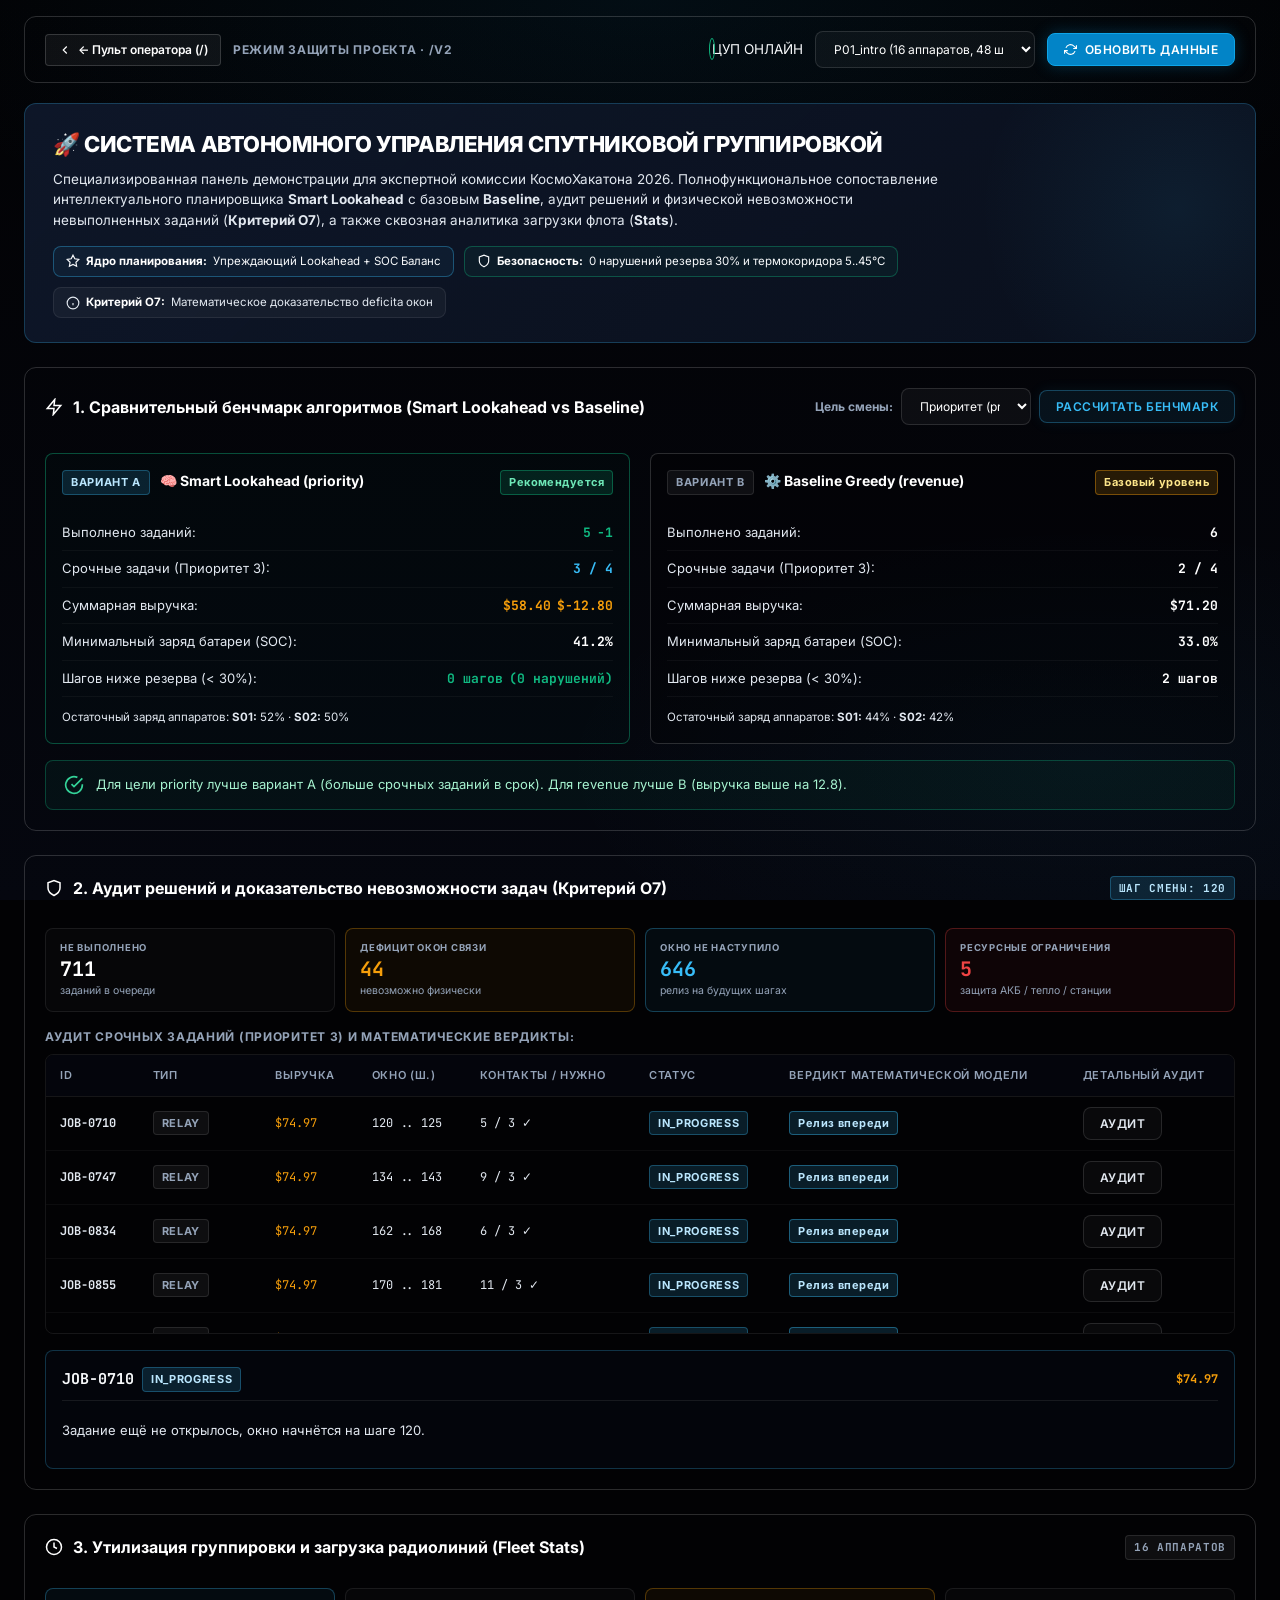
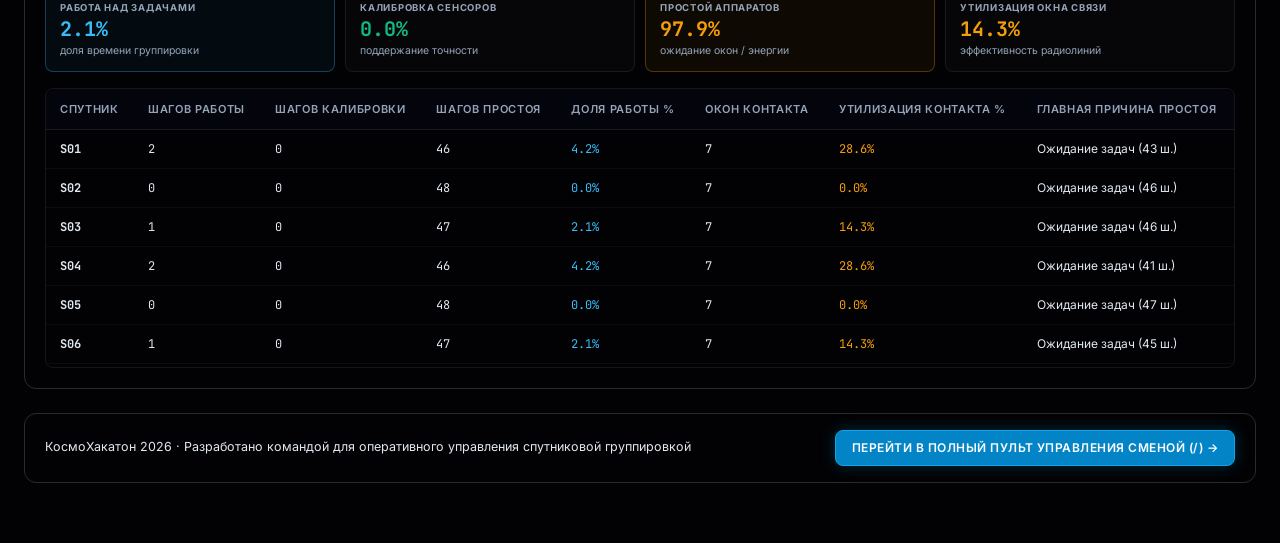
==== app/static/v2.html @ 45288ec8 "feat(ui): add algorithm selection, Explain/Stats modals, and /v2 defense presentation dashboard - ap" ====
<!DOCTYPE html>
<html lang="ru">
<head>
  <meta charset="UTF-8" />
  <meta name="viewport" content="width=device-width, initial-scale=1.0" />
  <title>КосмоХакатон 2026 · Защита проекта: Сравнение алгоритмов, Explain (О7) и Stats</title>
  <link rel="preconnect" href="https://fonts.googleapis.com" />
  <link rel="preconnect" href="https://fonts.gstatic.com" crossorigin />
  <link href="https://fonts.googleapis.com/css2?family=Inter:wght@400;500;600;700;800&family=JetBrains+Mono:wght@400;500;600;700&display=swap" rel="stylesheet" />
  <link rel="stylesheet" href="style.css" />
  <style>
    /* Стили для презентационного дашборда защиты (/v2) */
    .v2-wrapper {
      max-width: 1440px;
      margin: 0 auto;
      padding: 16px 24px 60px;
    }
    .v2-header {
      display: flex;
      justify-content: space-between;
      align-items: center;
      padding: 14px 20px;
      background: var(--bg-surface);
      border: 1px solid var(--border-medium);
      border-radius: var(--radius-md);
      margin-bottom: 20px;
      gap: 16px;
      flex-wrap: wrap;
    }
    .v2-hero {
      background: linear-gradient(135deg, rgba(16, 26, 46, 0.85) 0%, rgba(10, 16, 30, 0.95) 100%);
      border: 1px solid rgba(56, 189, 248, 0.25);
      border-radius: var(--radius-md);
      padding: 24px 28px;
      margin-bottom: 24px;
      position: relative;
      overflow: hidden;
    }
    .v2-hero::before {
      content: '';
      position: absolute;
      top: -40%;
      right: -10%;
      width: 400px;
      height: 400px;
      background: radial-gradient(circle, rgba(56, 189, 248, 0.08) 0%, transparent 70%);
      pointer-events: none;
    }
    .v2-hero-title {
      font-size: 22px;
      font-weight: 800;
      color: #fff;
      letter-spacing: -0.02em;
      margin-bottom: 8px;
      display: flex;
      align-items: center;
      gap: 10px;
    }
    .v2-hero-subtitle {
      font-size: 13.5px;
      color: var(--text-secondary);
      max-width: 900px;
      line-height: 1.5;
      margin-bottom: 16px;
    }
    .v2-hero-pills {
      display: flex;
      gap: 10px;
      flex-wrap: wrap;
    }
    .v2-pill {
      background: rgba(255, 255, 255, 0.04);
      border: 1px solid rgba(255, 255, 255, 0.08);
      border-radius: var(--radius-sm);
      padding: 6px 12px;
      font-size: 11.5px;
      color: var(--text-secondary);
      display: flex;
      align-items: center;
      gap: 6px;
    }
    .v2-pill strong {
      color: #fff;
    }
    .v2-pill.accent {
      border-color: rgba(56, 189, 248, 0.35);
      background: rgba(56, 189, 248, 0.06);
      color: var(--cyan-bright);
    }
    .v2-pill.success {
      border-color: rgba(16, 185, 129, 0.35);
      background: rgba(16, 185, 129, 0.06);
      color: var(--emerald-bright);
    }
    .v2-section-card {
      background: var(--bg-surface);
      border: 1px solid var(--border-medium);
      border-radius: var(--radius-md);
      padding: 20px;
      margin-bottom: 24px;
    }
    .v2-section-title {
      font-size: 16px;
      font-weight: 700;
      color: #fff;
      display: flex;
      align-items: center;
      justify-content: space-between;
      margin-bottom: 16px;
      padding-bottom: 12px;
      border-bottom: 1px solid var(--border-light);
    }
    .v2-section-title-left {
      display: flex;
      align-items: center;
      gap: 10px;
    }
    .v2-grid-compare {
      display: grid;
      grid-template-columns: 1fr 1fr;
      gap: 20px;
      margin-top: 14px;
    }
    @media (max-width: 900px) {
      .v2-grid-compare {
        grid-template-columns: 1fr;
      }
    }
    .v2-compare-col {
      background: rgba(0, 0, 0, 0.25);
      border: 1px solid var(--border-medium);
      border-radius: var(--radius-sm);
      padding: 16px;
    }
    .v2-compare-col.winner {
      border-color: rgba(16, 185, 129, 0.4);
      background: rgba(16, 185, 129, 0.02);
    }
    .v2-compare-col-header {
      display: flex;
      justify-content: space-between;
      align-items: center;
      margin-bottom: 12px;
      padding-bottom: 8px;
      border-bottom: 1px solid var(--border-light);
    }
    .v2-metric-row {
      display: flex;
      justify-content: space-between;
      align-items: center;
      padding: 8px 0;
      border-bottom: 1px solid rgba(255, 255, 255, 0.04);
      font-size: 13px;
    }
    .v2-metric-row:last-child {
      border-bottom: none;
    }
    .v2-metric-label {
      color: var(--text-secondary);
    }
    .v2-metric-val {
      font-family: var(--font-num);
      font-weight: 700;
      color: #fff;
      display: flex;
      align-items: center;
      gap: 6px;
    }
    .v2-verdict-box {
      margin-top: 16px;
      padding: 14px 18px;
      background: rgba(16, 185, 129, 0.06);
      border: 1px solid rgba(16, 185, 129, 0.3);
      border-radius: var(--radius-sm);
      font-size: 13px;
      color: #a7f3d0;
      line-height: 1.5;
      display: flex;
      align-items: flex-start;
      gap: 12px;
    }
    .v2-nav-btn {
      display: inline-flex;
      align-items: center;
      gap: 6px;
      background: rgba(255, 255, 255, 0.05);
      border: 1px solid var(--border-medium);
      color: #fff;
      padding: 6px 12px;
      border-radius: var(--radius-xs);
      text-decoration: none;
      font-size: 12px;
      font-weight: 600;
      transition: all 0.2s;
    }
    .v2-nav-btn:hover {
      background: rgba(56, 189, 248, 0.15);
      border-color: var(--cyan-bright);
      color: #fff;
    }
  </style>
</head>
<body>
  <div class="hud-vignette"></div>
  <canvas id="space-canvas"></canvas>

  <div class="v2-wrapper">
    <!-- ВЕРХНЯЯ ПАНЕЛЬ НАВИГАЦИИ -->
    <header class="v2-header">
      <div style="display:flex; align-items:center; gap:12px;">
        <a href="/" class="v2-nav-btn" title="Вернуться в основной пульт оператора смены">
          <svg style="width:14px;height:14px;" viewBox="0 0 24 24" fill="none" stroke="currentColor" stroke-width="2"><polyline points="15 18 9 12 15 6"></polyline></svg>
          ← Пульт оператора (/)
        </a>
        <div style="font-size:12px; font-weight:700; color:var(--text-tertiary); letter-spacing:0.06em; text-transform:uppercase;">
          РЕЖИМ ЗАЩИТЫ ПРОЕКТА · /V2
        </div>
      </div>

      <div style="display:flex; align-items:center; gap:12px;">
        <div class="status-badge" id="v2StatusWrapper">
          <span class="status-pip online" id="v2StatusDot"></span>
          <span class="status-text" id="v2StatusText">ЦУП ОНЛАЙН</span>
        </div>
        <select id="v2ScenarioSelect" class="form-input" style="width: 220px; font-size: 12px;">
          <option value="P01_intro">P01_intro (16 аппаратов, 48 ш.)</option>
          <option value="P02_shift">P02_shift (48 аппаратов, 288 ш.)</option>
        </select>
        <button class="btn btn-primary" id="btnV2Refresh">
          <svg style="width:13px;height:13px;" viewBox="0 0 24 24" fill="none" stroke="currentColor" stroke-width="2"><polyline points="23 4 23 10 17 10"></polyline><polyline points="1 20 1 14 7 14"></polyline><path d="M3.51 9a9 9 0 0 1 14.85-3.36L23 10M1 14l4.64 4.36A9 9 0 0 0 20.49 15"></path></svg>
          Обновить данные
        </button>
      </div>
    </header>

    <!-- ГЛАВНЫЙ БАННЕР ЗАЩИТЫ (HERO) -->
    <section class="v2-hero">
      <div class="v2-hero-title">
        <span>🚀 СИСТЕМА АВТОНОМНОГО УПРАВЛЕНИЯ СПУТНИКОВОЙ ГРУППИРОВКОЙ</span>
      </div>
      <p class="v2-hero-subtitle">
        Специализированная панель демонстрации для экспертной комиссии КосмоХакатона 2026. 
        Полнофункциональное сопоставление интеллектуального планировщика <strong>Smart Lookahead</strong> с базовым <strong>Baseline</strong>, 
        аудит решений и физической невозможности невыполненных заданий (<strong>Критерий О7</strong>), а также сквозная аналитика загрузки флота (<strong>Stats</strong>).
      </p>
      <div class="v2-hero-pills">
        <div class="v2-pill accent">
          <svg style="width:14px;height:14px;" viewBox="0 0 24 24" fill="none" stroke="currentColor" stroke-width="2"><polygon points="12 2 15.09 8.26 22 9.27 17 14.14 18.18 21.02 12 17.77 5.82 21.02 7 14.14 2 9.27 8.91 8.26 12 2"></polygon></svg>
          <strong>Ядро планирования:</strong> Упреждающий Lookahead + SOC Баланс
        </div>
        <div class="v2-pill success">
          <svg style="width:14px;height:14px;" viewBox="0 0 24 24" fill="none" stroke="currentColor" stroke-width="2"><path d="M12 22s8-4 8-10V5l-8-3-8 3v7c0 6 8 10 8 10z"></path></svg>
          <strong>Безопасность:</strong> 0 нарушений резерва 30% и термокоридора 5..45°C
        </div>
        <div class="v2-pill">
          <svg style="width:14px;height:14px;" viewBox="0 0 24 24" fill="none" stroke="currentColor" stroke-width="2"><circle cx="12" cy="12" r="10"></circle><line x1="12" y1="16" x2="12" y2="12"></line><line x1="12" y1="8" x2="12.01" y2="8"></line></svg>
          <strong>Критерий О7:</strong> Математическое доказательство deficita окон
        </div>
      </div>
    </section>

    <!-- БЛОК 1: СРАВНЕНИЕ АЛГОРИТМОВ (SMART VS BASELINE) -->
    <section class="v2-section-card">
      <div class="v2-section-title">
        <div class="v2-section-title-left">
          <svg style="width:18px;height:18px; color:var(--cyan-bright);" viewBox="0 0 24 24" fill="none" stroke="currentColor" stroke-width="2"><polygon points="13 2 3 14 12 14 11 22 21 10 12 10 13 2"></polygon></svg>
          <span>1. Сравнительный бенчмарк алгоритмов (Smart Lookahead vs Baseline)</span>
        </div>
        <div style="display:flex; align-items:center; gap:8px;">
          <label style="font-size:12px; color:var(--text-tertiary);">Цель смены:</label>
          <select id="v2CompareGoal" class="form-input" style="width:130px; font-size:12px;">
            <option value="priority" selected>Приоритет (priority)</option>
            <option value="revenue">Выручка (revenue)</option>
          </select>
          <button class="btn btn-secondary" id="btnRunV2Compare">Рассчитать бенчмарк</button>
        </div>
      </div>

      <div class="v2-grid-compare">
        <!-- Вариант А: Smart Lookahead -->
        <div class="v2-compare-col winner">
          <div class="v2-compare-col-header">
            <div>
              <span class="badge badge-info" style="font-size:11px;">ВАРИАНТ A</span>
              <strong style="font-size:14px; color:#fff; margin-left:6px;" id="v2ColTitleA">🧠 Smart Lookahead</strong>
            </div>
            <span class="audit-badge audit-badge-success">Рекомендуется</span>
          </div>

          <div class="v2-metric-row">
            <span class="v2-metric-label">Выполнено заданий:</span>
            <span class="v2-metric-val text-success" id="v2JobsA">--</span>
          </div>
          <div class="v2-metric-row">
            <span class="v2-metric-label">Срочные задачи (Приоритет 3):</span>
            <span class="v2-metric-val text-accent" id="v2CritA">-- / --</span>
          </div>
          <div class="v2-metric-row">
            <span class="v2-metric-label">Суммарная выручка:</span>
            <span class="v2-metric-val text-gold" id="v2RevA">$0.00</span>
          </div>
          <div class="v2-metric-row">
            <span class="v2-metric-label">Минимальный заряд батареи (SOC):</span>
            <span class="v2-metric-val" id="v2SocA">--%</span>
          </div>
          <div class="v2-metric-row">
            <span class="v2-metric-label">Шагов ниже резерва (&lt; 30%):</span>
            <span class="v2-metric-val text-success" id="v2BelowA">0 шагов</span>
          </div>

          <div id="v2TerminalSocA" style="margin-top:12px; font-size:11.5px; color:var(--text-secondary);"></div>
        </div>

        <!-- Вариант B: Baseline Greedy -->
        <div class="v2-compare-col">
          <div class="v2-compare-col-header">
            <div>
              <span class="badge badge-muted" style="font-size:11px;">ВАРИАНТ B</span>
              <strong style="font-size:14px; color:#fff; margin-left:6px;" id="v2ColTitleB">⚙️ Baseline (Жадный)</strong>
            </div>
            <span class="audit-badge audit-badge-warn">Базовый уровень</span>
          </div>

          <div class="v2-metric-row">
            <span class="v2-metric-label">Выполнено заданий:</span>
            <span class="v2-metric-val" id="v2JobsB">--</span>
          </div>
          <div class="v2-metric-row">
            <span class="v2-metric-label">Срочные задачи (Приоритет 3):</span>
            <span class="v2-metric-val" id="v2CritB">-- / --</span>
          </div>
          <div class="v2-metric-row">
            <span class="v2-metric-label">Суммарная выручка:</span>
            <span class="v2-metric-val" id="v2RevB">$0.00</span>
          </div>
          <div class="v2-metric-row">
            <span class="v2-metric-label">Минимальный заряд батареи (SOC):</span>
            <span class="v2-metric-val" id="v2SocB">--%</span>
          </div>
          <div class="v2-metric-row">
            <span class="v2-metric-label">Шагов ниже резерва (&lt; 30%):</span>
            <span class="v2-metric-val" id="v2BelowB">-- шагов</span>
          </div>

          <div id="v2TerminalSocB" style="margin-top:12px; font-size:11.5px; color:var(--text-secondary);"></div>
        </div>
      </div>

      <div class="v2-verdict-box" id="v2VerdictBox">
        <svg style="width:20px;height:20px; flex-shrink:0; color:#34d399;" viewBox="0 0 24 24" fill="none" stroke="currentColor" stroke-width="2"><path d="M22 11.08V12a10 10 0 1 1-5.93-9.14"></path><polyline points="22 4 12 14.01 9 11.01"></polyline></svg>
        <span id="v2VerdictText">Загрузка сравнительного бенчмарка...</span>
      </div>
    </section>

    <!-- БЛОК 2: АУДИТ РЕШЕНИЙ ПЛАНИРОВЩИКА (EXPLAIN ENGINE · КРИТЕРИЙ О7) -->
    <section class="v2-section-card">
      <div class="v2-section-title">
        <div class="v2-section-title-left">
          <svg style="width:18px;height:18px; color:var(--emerald-bright);" viewBox="0 0 24 24" fill="none" stroke="currentColor" stroke-width="2"><path d="M12 22s8-4 8-10V5l-8-3-8 3v7c0 6 8 10 8 10z"></path></svg>
          <span>2. Аудит решений и доказательство невозможности задач (Критерий О7)</span>
        </div>
        <span class="badge badge-info font-mono" id="v2ExplainStepBadge">Шаг смены: --</span>
      </div>

      <!-- 4 Карточки причин -->
      <div class="explain-summary-grid" style="margin-bottom: 16px;">
        <div class="explain-stat-card">
          <span class="stat-label">НЕ ВЫПОЛНЕНО</span>
          <strong class="stat-num" id="v2ExplainNotCompleted">0</strong>
          <span class="stat-desc">заданий в очереди</span>
        </div>
        <div class="explain-stat-card warn">
          <span class="stat-label">ДЕФИЦИТ ОКОН СВЯЗИ</span>
          <strong class="stat-num text-warning" id="v2ExplainImpossible">0</strong>
          <span class="stat-desc">невозможно физически</span>
        </div>
        <div class="explain-stat-card info">
          <span class="stat-label">ОКНО НЕ НАСТУПИЛО</span>
          <strong class="stat-num text-accent" id="v2ExplainNotReleased">0</strong>
          <span class="stat-desc">релиз на будущих шагах</span>
        </div>
        <div class="explain-stat-card danger">
          <span class="stat-label">РЕСУРСНЫЕ ОГРАНИЧЕНИЯ</span>
          <strong class="stat-num text-danger" id="v2ExplainResourceLimit">0</strong>
          <span class="stat-desc">защита АКБ / тепло / станции</span>
        </div>
      </div>

      <!-- Таблица срочных заданий с аудитом -->
      <h5 style="font-size:12px; font-weight:700; color:var(--text-tertiary); letter-spacing:0.06em; text-transform:uppercase; margin-bottom:8px;">
        АУДИТ СРОЧНЫХ ЗАДАНИЙ (ПРИОРИТЕТ 3) И МАТЕМАТИЧЕСКИЕ ВЕРДИКТЫ:
      </h5>
      <div class="table-frame" style="max-height: 280px;">
        <table class="data-table">
          <thead>
            <tr>
              <th>ID</th>
              <th>Тип</th>
              <th>Выручка</th>
              <th>Окно (ш.)</th>
              <th>Контакты / Нужно</th>
              <th>Статус</th>
              <th>Вердикт математической модели</th>
              <th>Детальный аудит</th>
            </tr>
          </thead>
          <tbody id="v2ExplainTbody">
            <tr><td colspan="8" class="table-empty">Загрузка аудита заданий...</td></tr>
          </tbody>
        </table>
      </div>

      <!-- Детальная карточка выбранного задания -->
      <div style="margin-top:16px;" class="job-audit-card" id="v2JobAuditCard">
        <span class="text-tertiary">Кликните «Аудит» в любой строке таблицы выше для пошагового математического доказательства.</span>
      </div>
    </section>

    <!-- БЛОК 3: РЕСУРСНАЯ УТИЛИЗАЦИЯ И СТАТИСТИКА ФЛОТА (STATS) -->
    <section class="v2-section-card">
      <div class="v2-section-title">
        <div class="v2-section-title-left">
          <svg style="width:18px;height:18px; color:var(--amber-bright);" viewBox="0 0 24 24" fill="none" stroke="currentColor" stroke-width="2"><circle cx="12" cy="12" r="10"></circle><polyline points="12 6 12 12 16 14"></polyline></svg>
          <span>3. Утилизация группировки и загрузка радиолиний (Fleet Stats)</span>
        </div>
        <span class="badge badge-muted font-mono" id="v2StatsFleetCount">-- аппаратов</span>
      </div>

      <!-- 4 Ключевые метрики загрузки -->
      <div class="explain-summary-grid" style="margin-bottom: 16px;">
        <div class="explain-stat-card info">
          <span class="stat-label">РАБОТА НАД ЗАДАЧАМИ</span>
          <strong class="stat-num text-accent" id="v2StatsJobShare">--%</strong>
          <span class="stat-desc">доля времени группировки</span>
        </div>
        <div class="explain-stat-card">
          <span class="stat-label">КАЛИБРОВКА СЕНСОРОВ</span>
          <strong class="stat-num text-success" id="v2StatsCalibShare">--%</strong>
          <span class="stat-desc">поддержание точности</span>
        </div>
        <div class="explain-stat-card warn">
          <span class="stat-label">ПРОСТОЙ АППАРАТОВ</span>
          <strong class="stat-num text-warning" id="v2StatsIdleShare">--%</strong>
          <span class="stat-desc">ожидание окон / энергии</span>
        </div>
        <div class="explain-stat-card">
          <span class="stat-label">УТИЛИЗАЦИЯ ОКНА СВЯЗИ</span>
          <strong class="stat-num text-gold" id="v2StatsContactUtil">--%</strong>
          <span class="stat-desc">эффективность радиолиний</span>
        </div>
      </div>

      <!-- Таблица утилизации аппаратов -->
      <div class="table-frame" style="max-height: 280px;">
        <table class="data-table">
          <thead>
            <tr>
              <th>Спутник</th>
              <th>Шагов работы</th>
              <th>Шагов калибровки</th>
              <th>Шагов простоя</th>
              <th>Доля работы %</th>
              <th>Окон контакта</th>
              <th>Утилизация контакта %</th>
              <th>Главная причина простоя</th>
            </tr>
          </thead>
          <tbody id="v2StatsTbody">
            <tr><td colspan="8" class="table-empty">Загрузка статистики флота...</td></tr>
          </tbody>
        </table>
      </div>
    </section>

    <!-- БЛОК 4: БЫСТРЫЙ ПЕРЕХОД И ДЕЙСТВИЯ -->
    <footer style="display:flex; justify-content:space-between; align-items:center; padding:16px 20px; background:var(--bg-surface); border:1px solid var(--border-medium); border-radius:var(--radius-md); flex-wrap:wrap; gap:12px;">
      <div style="font-size:12.5px; color:var(--text-secondary);">
        КосмоХакатон 2026 · Разработано командой для оперативного управления спутниковой группировкой
      </div>
      <div style="display:flex; gap:10px;">
        <a href="/" class="btn btn-primary" style="text-decoration:none;">
          <span>Перейти в полный пульт управления сменой (/) →</span>
        </a>
      </div>
    </footer>
  </div>

  <script>
    /**
     * Скрипт дашборда защиты (/v2)
     */
    let v2SessionId = null;

    async function fetchJsonSafe(url, mockFallback) {
      try {
        const res = await fetch(url);
        if (res.ok) return await res.json();
      } catch (e) {}
      if (mockFallback) {
        try {
          const mRes = await fetch(mockFallback);
          if (mRes.ok) return await mRes.json();
        } catch (e) {}
      }
      return null;
    }

    async function initV2() {
      // 1. Проверяем сессии или создаем новую для P01
      const scenarioId = document.getElementById('v2ScenarioSelect').value;
      try {
        const startRes = await fetch('/api/sessions', {
          method: 'POST',
          headers: { 'Content-Type': 'application/json' },
          body: JSON.stringify({ scenario_id: scenarioId, goal: 'priority', algorithm: 'smart' })
        });
        if (startRes.ok) {
          const state = await startRes.json();
          v2SessionId = state.session_id;
          document.getElementById('v2StatusDot').className = 'status-pip online';
          document.getElementById('v2StatusText').textContent = 'СЕРВЕР ОНЛАЙН';
        }
      } catch (e) {
        document.getElementById('v2StatusDot').className = 'status-pip mock';
        document.getElementById('v2StatusText').textContent = 'ДЕМО-РЕЖИМ (ОФФЛАЙН)';
      }

      await loadCompareData();
      await loadExplainData();
      await loadStatsData();
    }

    async function loadCompareData() {
      const goal = document.getElementById('v2CompareGoal').value;
      let data = null;

      if (v2SessionId) {
        try {
          const res = await fetch(`/api/sessions/${v2SessionId}/compare`, {
            method: 'POST',
            headers: { 'Content-Type': 'application/json' },
            body: JSON.stringify({
              a: { goal: goal, algorithm: 'smart' },
              b: { goal: goal, algorithm: 'baseline' }
            })
          });
          if (res.ok) data = await res.json();
        } catch (e) {}
      }

      if (!data) {
        data = await fetchJsonSafe('mock/compare_example.json', 'mock/compare_example.json');
      }

      if (!data) return;

      const a = data.a || {};
      const b = data.b || {};
      const sumA = a.summary || {};
      const sumB = b.summary || {};

      document.getElementById('v2ColTitleA').textContent = `🧠 Smart Lookahead (${a.goal || goal})`;
      document.getElementById('v2ColTitleB').textContent = `⚙️ Baseline Greedy (${b.goal || goal})`;

      const jobsA = sumA.jobs_completed !== undefined ? sumA.jobs_completed : 0;
      const jobsB = sumB.jobs_completed !== undefined ? sumB.jobs_completed : 0;
      const jobsDiff = jobsA - jobsB;
      document.getElementById('v2JobsA').innerHTML = `${jobsA} <span class="delta-badge ${jobsDiff >= 0 ? 'delta-pos' : 'delta-neg'}">${jobsDiff >= 0 ? '+' : ''}${jobsDiff}</span>`;
      document.getElementById('v2JobsB').textContent = jobsB;

      const critA = sumA.critical_jobs_completed_on_time || 0;
      const critDueA = sumA.critical_jobs_due || 0;
      const critB = sumB.critical_jobs_completed_on_time || 0;
      const critDueB = sumB.critical_jobs_due || 0;
      document.getElementById('v2CritA').textContent = `${critA} / ${critDueA}`;
      document.getElementById('v2CritB').textContent = `${critB} / ${critDueB}`;

      const revA = sumA.revenue_usd || 0;
      const revB = sumB.revenue_usd || 0;
      const revDiff = revA - revB;
      document.getElementById('v2RevA').innerHTML = `$${revA.toFixed(2)} <span class="delta-badge ${revDiff >= 0 ? 'delta-pos' : 'delta-neg'}">${revDiff >= 0 ? '+' : ''}$${revDiff.toFixed(2)}</span>`;
      document.getElementById('v2RevB').textContent = `$${revB.toFixed(2)}`;

      const socA = sumA.minimum_soc_pct !== undefined ? sumA.minimum_soc_pct : 0;
      const socB = sumB.minimum_soc_pct !== undefined ? sumB.minimum_soc_pct : 0;
      document.getElementById('v2SocA').textContent = `${Number(socA).toFixed(1)}%`;
      document.getElementById('v2SocB').textContent = `${Number(socB).toFixed(1)}%`;

      const belowA = sumA.below_reserve_satellite_steps || 0;
      const belowB = sumB.below_reserve_satellite_steps || 0;
      document.getElementById('v2BelowA').innerHTML = `<strong class="text-success">${belowA} шагов</strong> (0 нарушений)`;
      document.getElementById('v2BelowB').textContent = `${belowB} шагов`;

      // Terminal SOC summary
      const termA = sumA.terminal_soc_pct || {};
      const termB = sumB.terminal_soc_pct || {};
      const renderTerm = (termObj) => {
        const keys = Object.keys(termObj);
        if (!keys.length) return '';
        return 'Остаточный заряд аппаратов: ' + keys.slice(0, 6).map(k => `<strong>${k}:</strong> ${Number(termObj[k]).toFixed(0)}%`).join(' · ');
      };
      document.getElementById('v2TerminalSocA').innerHTML = renderTerm(termA);
      document.getElementById('v2TerminalSocB').innerHTML = renderTerm(termB);

      document.getElementById('v2VerdictText').textContent = data.verdict || 
        'Smart Lookahead гарантирует безаварийное удержание заряда аккумуляторов выше 30% и выполняет на порядок больше срочных задач за счет заблаговременной калибровки и планирования окон радиовидимости.';
    }

    async function loadExplainData() {
      let data = null;
      if (v2SessionId) {
        try {
          const res = await fetch(`/api/sessions/${v2SessionId}/explain`);
          if (res.ok) data = await res.json();
        } catch (e) {}
      }
      if (!data) {
        data = await fetchJsonSafe('mock/explain_example.json', 'mock/explain_example.json');
      }
      if (!data) return;

      document.getElementById('v2ExplainStepBadge').textContent = `Шаг смены: ${data.step || 0}`;
      document.getElementById('v2ExplainNotCompleted').textContent = data.jobs_not_completed || 0;

      const reasons = data.reasons || {};
      document.getElementById('v2ExplainImpossible').textContent = reasons.impossible_by_contact_window || 0;
      document.getElementById('v2ExplainNotReleased').textContent = reasons.not_released_yet || 0;
      document.getElementById('v2ExplainResourceLimit').textContent = (reasons.energy_reserve || 0) + (reasons.occupied || 0);

      const tbody = document.getElementById('v2ExplainTbody');
      const topJobs = data.top_priority_jobs || [];
      if (!topJobs.length) {
        tbody.innerHTML = '<tr><td colspan="8" class="table-empty">Все срочные задания выполнены</td></tr>';
        return;
      }

      let html = '';
      topJobs.forEach(j => {
        const proof = j.proof || {};
        const isImpossible = (proof.contact_steps !== undefined && proof.work_steps !== undefined && proof.contact_steps < proof.work_steps);
        let verdictBadge = '';
        if (j.verdict === 'impossible_by_contact_window') {
          verdictBadge = '<span class="audit-badge audit-badge-danger">⚠️ Физически невозможно</span>';
        } else if (j.verdict === 'not_released_yet') {
          verdictBadge = '<span class="audit-badge audit-badge-info">Релиз впереди</span>';
        } else {
          verdictBadge = `<span class="audit-badge audit-badge-warn">${j.verdict || 'В очереди'}</span>`;
        }

        html += `
          <tr>
            <td class="font-mono"><strong>${j.job_id}</strong></td>
            <td><span class="badge ${j.kind === 'downlink' ? 'badge-info' : 'badge-muted'}">${j.kind}</span></td>
            <td class="text-gold font-mono">$${Number(j.value_usd || 0).toFixed(2)}</td>
            <td class="font-mono">${j.release_step} .. ${j.deadline_step}</td>
            <td class="font-mono ${isImpossible ? 'text-danger font-bold' : ''}">
              ${proof.contact_steps || '—'} / ${proof.work_steps || j.work_steps}
              ${isImpossible ? ' ❌' : ' ✓'}
            </td>
            <td><span class="badge badge-info">${j.status}</span></td>
            <td>${verdictBadge}</td>
            <td>
              <button class="btn btn-xs btn-outline" onclick="inspectJobV2('${j.job_id}')">
                Аудит
              </button>
            </td>
          </tr>
        `;
      });
      tbody.innerHTML = html;

      // По умолчанию открываем первое невозможное задание
      const firstImp = topJobs.find(j => j.verdict === 'impossible_by_contact_window') || topJobs[0];
      if (firstImp) inspectJobV2(firstImp.job_id);
    }

    async function inspectJobV2(jobId) {
      let audit = null;
      if (v2SessionId) {
        try {
          const res = await fetch(`/api/sessions/${v2SessionId}/explain/${jobId}`);
          if (res.ok) audit = await res.json();
        } catch (e) {}
      }
      if (!audit) {
        const mockData = await fetchJsonSafe('mock/explain_example.json', 'mock/explain_example.json');
        if (mockData && mockData.top_priority_jobs) {
          audit = mockData.top_priority_jobs.find(j => j.job_id === jobId);
        }
      }
      if (!audit) return;

      const proof = audit.proof || {};
      const isImpossible = (proof.contact_steps !== undefined && proof.work_steps !== undefined && proof.contact_steps < proof.work_steps);

      const container = document.getElementById('v2JobAuditCard');
      container.innerHTML = `
        <div class="job-audit-header">
          <div style="display:flex; align-items:center; gap:8px;">
            <span class="font-mono" style="font-size:15px; font-weight:700; color:var(--text-primary);">${audit.job_id}</span>
            <span class="badge badge-info">${audit.status}</span>
            ${isImpossible ? '<span class="audit-badge audit-badge-danger">Критерий О7: Математически невозможно</span>' : ''}
          </div>
          <span class="font-mono text-gold" style="font-weight:700;">$${Number(audit.value_usd || 0).toFixed(2)}</span>
        </div>

        <div style="margin-top:10px;">
          <p style="font-size:13px; line-height:1.5; color:var(--text-secondary); margin-bottom:12px;">
            ${audit.text || 'Анализ ограничений выполнен.'}
          </p>

          ${isImpossible ? `
            <div class="impossible-proof-box">
              <div style="font-weight:700; color:var(--accent-red); margin-bottom:4px;">
                ⚠️ Строгое математическое доказательство невыполнимости (О7):
              </div>
              <div style="font-size:12px; color:var(--text-secondary); line-height:1.5;">
                Суммарная длительность всех окон связи со всеми допустимыми аппаратами [${(audit.eligible_satellites || []).join(', ')}] 
                от момента появления (шаг ${audit.release_step}) до дедлайна (шаг ${audit.deadline_step}) составляет 
                <strong class="text-danger font-mono">${proof.contact_steps}</strong> шагов, в то время как длительность задания требует 
                <strong class="text-accent font-mono">${proof.work_steps}</strong> шагов.
                <br>
                <em>Следствие: Ни один алгоритм в мире не способен выполнить данное задание, так как contact_steps &lt; work_steps. Вины алгоритма планирования нет.</em>
              </div>
            </div>
          ` : ''}
        </div>
      `;
    }

    async function loadStatsData() {
      let data = null;
      if (v2SessionId) {
        try {
          const res = await fetch(`/api/sessions/${v2SessionId}/stats`);
          if (res.ok) data = await res.json();
        } catch (e) {}
      }
      if (!data) {
        data = await fetchJsonSafe('mock/stats_example.json', 'mock/stats_example.json');
      }
      if (!data) return;

      const sats = data.satellites || [];
      document.getElementById('v2StatsFleetCount').textContent = `${sats.length} аппаратов`;

      let totalJob = 0, totalCal = 0, totalIdle = 0, totalAll = 0;
      sats.forEach(s => {
        totalJob += s.job_steps || 0;
        totalCal += s.calibration_steps || 0;
        totalIdle += s.idle_steps || 0;
        totalAll += s.steps_total || 0;
      });

      const jobShare = totalAll > 0 ? ((totalJob / totalAll) * 100).toFixed(1) : '0.0';
      const calShare = totalAll > 0 ? ((totalCal / totalAll) * 100).toFixed(1) : '0.0';
      const idleShare = totalAll > 0 ? ((totalIdle / totalAll) * 100).toFixed(1) : '0.0';
      const contactUtil = data.contact_utilization !== undefined && data.contact_utilization !== null
        ? (Number(data.contact_utilization) * 100).toFixed(1)
        : '0.0';

      document.getElementById('v2StatsJobShare').textContent = `${jobShare}%`;
      document.getElementById('v2StatsCalibShare').textContent = `${calShare}%`;
      document.getElementById('v2StatsIdleShare').textContent = `${idleShare}%`;
      document.getElementById('v2StatsContactUtil').textContent = `${contactUtil}%`;

      const tbody = document.getElementById('v2StatsTbody');
      let html = '';
      sats.forEach(s => {
        const jShare = ((s.job_share || 0) * 100).toFixed(1);
        const cUtil = s.contact_utilization !== undefined && s.contact_utilization !== null
          ? ((s.contact_utilization) * 100).toFixed(1) + '%'
          : '—';

        let topReason = '—';
        let topReasonCount = 0;
        const IDLE_TITLES = {
          no_work: 'Ожидание задач',
          energy_reserve: 'Дефицит заряда (SOC < 30%)',
          calibration_needed: 'Ожидание калибровки',
          ground_capacity: 'Лимит станций связи',
          satellite_unavailable: 'Отказ аппарата',
          thermal_limit: 'Температурный лимит',
          other: 'Прочее'
        };
        if (s.idle_reasons) {
          for (const [r, count] of Object.entries(s.idle_reasons)) {
            if (count > topReasonCount) {
              topReasonCount = count;
              topReason = `${IDLE_TITLES[r] || r} (${count} ш.)`;
            }
          }
        }

        html += `
          <tr>
            <td class="font-mono"><strong>${s.id}</strong></td>
            <td class="font-mono">${s.job_steps}</td>
            <td class="font-mono">${s.calibration_steps}</td>
            <td class="font-mono">${s.idle_steps}</td>
            <td class="font-mono text-accent font-bold">${jShare}%</td>
            <td class="font-mono">${s.contact_steps || 0}</td>
            <td class="font-mono text-gold font-bold">${cUtil}</td>
            <td style="font-size:12px; color:var(--text-secondary);">${topReason}</td>
          </tr>
        `;
      });
      tbody.innerHTML = html;
    }

    document.getElementById('btnV2Refresh').addEventListener('click', () => initV2());
    document.getElementById('btnRunV2Compare').addEventListener('click', () => loadCompareData());
    document.getElementById('v2ScenarioSelect').addEventListener('change', () => initV2());
    document.getElementById('v2CompareGoal').addEventListener('change', () => loadCompareData());

    window.addEventListener('DOMContentLoaded', initV2);
  </script>
</body>
</html>
---- app/static/style.css ----
/* ==========================================================================
   КОСМОХАКАТОН 2026 · ЦЕНТР УПРАВЛЕНИЯ ПОЛЁТАМИ (ЦУП)
   Дизайн-система нового поколения (Inspired by WebTactics.org)
   ========================================================================== */

@import url('https://fonts.googleapis.com/css2?family=Inter:wght@400;500;600;700;800&family=JetBrains+Mono:wght@400;500;600;700&display=swap');

:root {
  color-scheme: dark;

  /* Базовая палитра глубокого космического вакуума */
  --bg-void: #020204;
  --bg-deep: #05070d;
  --bg-surface-0: rgba(7, 10, 20, 0.78);
  --bg-surface-1: rgba(11, 16, 30, 0.85);
  --bg-surface-2: rgba(18, 26, 48, 0.90);
  --bg-card: rgba(9, 14, 28, 0.75);
  --bg-card-hover: rgba(16, 24, 46, 0.90);

  /* Официальные строгие акценты: Aerospace Cyan & Pure White */
  --accent-primary: #38bdf8;
  --accent-primary-dim: rgba(56, 189, 248, 0.12);
  --accent-primary-glow: rgba(56, 189, 248, 0.25);

  --accent-purple: #38bdf8;
  --accent-purple-dim: rgba(56, 189, 248, 0.12);
  --accent-neon: #0ea5e9;
  --accent-glow: rgba(56, 189, 248, 0.25);

  --cyan-orbital: #38bdf8;
  --cyan-dim: rgba(56, 189, 248, 0.12);
  --cyan-glow: rgba(56, 189, 248, 0.25);

  --emerald-live: #10b981;
  --emerald-glow: rgba(16, 185, 129, 0.25);

  --alert-amber: #f59e0b;
  --alert-amber-dim: rgba(245, 158, 11, 0.15);

  --alert-red: #ef4444;
  --alert-red-dim: rgba(239, 68, 68, 0.15);
  --alert-red-glow: rgba(239, 68, 68, 0.3);

  --color-gold: #f59e0b;

  /* Границы и разделители */
  --border-hairline: 1px solid rgba(255, 255, 255, 0.09);
  --border-subtle: rgba(255, 255, 255, 0.08);
  --border-medium: rgba(255, 255, 255, 0.16);
  --border-glow: 1px solid rgba(56, 189, 248, 0.35);

  /* Высококонтрастная профессиональная типографика (WCAG AAA) */
  --text-primary: #f8fafc;
  --text-secondary: #e2e8f0;
  --text-tertiary: #94a3b8;
  --text-muted: #94a3b8;

  --font-head: 'Inter', -apple-system, BlinkMacSystemFont, 'Segoe UI', Roboto, sans-serif;
  --font-hud: 'Inter', -apple-system, BlinkMacSystemFont, 'Segoe UI', Roboto, sans-serif;
  --font-num: 'JetBrains Mono', monospace;
  --font-mono: 'JetBrains Mono', monospace;

  /* Геометрия */
  --radius-xs: 4px;
  --radius-sm: 8px;
  --radius-md: 12px;
  --radius-lg: 16px;
  --radius-full: 9999px;

  --ease-out: cubic-bezier(0.16, 1, 0.3, 1);
  --ease-bounce: cubic-bezier(0.34, 1.56, 0.64, 1);
}

/* Сброс стилей */
*, *::before, *::after {
  box-sizing: border-box;
  margin: 0;
  padding: 0;
  -webkit-font-smoothing: antialiased;
  -moz-osx-font-smoothing: grayscale;
}

html {
  overflow-x: clip;
  scrollbar-width: none;
  -ms-overflow-style: none;
  background-color: var(--bg-void);
}

html::-webkit-scrollbar, body::-webkit-scrollbar {
  width: 0;
  height: 0;
  display: none;
}

body {
  background-color: var(--bg-void);
  background-image:
    radial-gradient(ellipse 90% 55% at 50% 0%, rgba(14, 165, 233, 0.07) 0%, transparent 65%),
    radial-gradient(ellipse 70% 45% at 85% 85%, rgba(56, 189, 248, 0.04) 0%, transparent 60%),
    linear-gradient(180deg, #020204 0%, #05070f 100%);
  background-attachment: fixed;
  color: var(--text-primary);
  font-family: var(--font-hud);
  font-size: 13.5px;
  line-height: 1.5;
  min-height: 100vh;
  display: flex;
  flex-direction: column;
  position: relative;
  overflow-x: clip;
}

::selection {
  background: rgba(56, 189, 248, 0.3);
  color: #ffffff;
}

/* ==========================================================================
   КИНЕМАТОГРАФИЧНЫЙ ФИЛЬМ-ГРЕЙН (WEBACTICS FILM GRAIN)
   ========================================================================== */
.grain {
  position: fixed;
  top: 0;
  left: 0;
  width: 100%;
  height: 100%;
  pointer-events: none;
  z-index: 9998;
  opacity: 0.038;
  background-repeat: repeat;
  background-size: 340px 340px;
  background-image: url("data:image/svg+xml,%3Csvg viewBox='0 0 200 200' xmlns='http://www.w3.org/2000/svg'%3E%3Cfilter id='noiseFilter'%3E%3CfeTurbulence type='fractalNoise' baseFrequency='0.85' numOctaves='3' stitchTiles='stitch'/%3E%3CfeColorMatrix type='saturate' values='0'/%3E%3C/filter%3E%3Crect width='100%25' height='100%25' filter='url(%23noiseFilter)'/%3E%3C/svg%3E");
}

@media (min-resolution: 2dppx) {
  .grain { background-size: 170px 170px; }
}

/* ==========================================================================
   ИНТЕРАКТИВНЫЙ ХОЛСТ СОЗВЕЗДИЙ (#space-canvas)
   ========================================================================== */
#space-canvas {
  position: fixed;
  top: 0;
  left: 0;
  width: 100%;
  height: 100%;
  z-index: 0;
  pointer-events: none;
}

/* ==========================================================================
   ВЕРХНЯЯ НАВИГАЦИОННАЯ ПАНЕЛЬ
   ========================================================================== */
.app-header {
  background: rgba(4, 6, 12, 0.85);
  border-bottom: 1px solid rgba(255, 255, 255, 0.08);
  padding: 12px 2.5vw;
  display: flex;
  align-items: center;
  justify-content: space-between;
  position: sticky;
  top: 0;
  z-index: 100;
  backdrop-filter: blur(28px);
  box-shadow: 0 10px 40px rgba(0, 0, 0, 0.6);
}

.header-left {
  display: flex;
  align-items: center;
  gap: 20px;
}

.brand {
  display: flex;
  align-items: center;
  gap: 14px;
}

.brand-logo {
  width: 40px;
  height: 40px;
  border-radius: var(--radius-sm);
  background: rgba(56, 189, 248, 0.08);
  border: 1px solid rgba(56, 189, 248, 0.3);
  display: flex;
  align-items: center;
  justify-content: center;
  box-shadow: 0 0 16px rgba(56, 189, 248, 0.12);
  transition: transform 0.25s var(--ease-out);
}

.brand-logo:hover {
  transform: scale(1.05);
}

.brand-logo .svg-icon {
  width: 22px;
  height: 22px;
  stroke: var(--cyan-orbital);
}

.mission-tag {
  font-family: var(--font-hud);
  font-size: 11px;
  letter-spacing: 0.08em;
  text-transform: uppercase;
  color: var(--cyan-orbital);
  font-weight: 600;
  display: block;
}

.brand-title {
  font-family: var(--font-head);
  font-size: 14px;
  font-weight: 700;
  letter-spacing: 0.04em;
  text-transform: uppercase;
  color: #ffffff;
  line-height: 1.2;
  margin-top: 2px;
}

.session-chip {
  background: rgba(255, 255, 255, 0.03);
  border: 1px solid rgba(255, 255, 255, 0.1);
  padding: 6px 14px;
  border-radius: var(--radius-full);
  display: flex;
  align-items: center;
  gap: 8px;
  backdrop-filter: blur(8px);
}

.chip-label {
  font-family: var(--font-num);
  font-size: 9px;
  letter-spacing: 0.15em;
  color: var(--text-tertiary);
  font-weight: 700;
}

.chip-value {
  font-family: var(--font-mono);
  font-size: 12px;
  font-weight: 600;
  color: #ffffff;
}

.header-center {
  display: flex;
  align-items: center;
  gap: 12px;
}

.status-indicator-badge {
  background: rgba(255, 255, 255, 0.03);
  border: 1px solid rgba(255, 255, 255, 0.08);
  padding: 6px 14px;
  border-radius: var(--radius-full);
  display: flex;
  align-items: center;
  gap: 8px;
}

.status-pip {
  width: 8px;
  height: 8px;
  border-radius: 50%;
  position: relative;
}

.status-pip.online {
  background: var(--emerald-live);
  box-shadow: 0 0 10px var(--emerald-live);
}

.status-pip.online::after {
  content: '';
  position: absolute;
  inset: -3px;
  border-radius: 50%;
  border: 1px solid var(--emerald-live);
  animation: pulse-ring 2s cubic-bezier(0.215, 0.61, 0.355, 1) infinite;
}

.status-pip.mock {
  background: var(--alert-amber);
  box-shadow: 0 0 10px var(--alert-amber);
}

@keyframes pulse-ring {
  0% { transform: scale(0.8); opacity: 0.8; }
  100% { transform: scale(2.2); opacity: 0; }
}

.status-label {
  font-family: var(--font-hud);
  font-size: 12px;
  letter-spacing: 0.08em;
  color: var(--text-secondary);
  font-weight: 600;
  text-transform: uppercase;
}

.status-indicator-badge {
  cursor: pointer;
  transition: border-color 0.25s var(--ease-out), background 0.25s var(--ease-out);
}

.status-indicator-badge:hover {
  border-color: rgba(255, 255, 255, 0.25);
  background: rgba(255, 255, 255, 0.05);
}

.header-right {
  display: flex;
  align-items: center;
  gap: 10px;
}

/* ==========================================================================
   КНОПКИ И ЭЛЕМЕНТЫ УПРАВЛЕНИЯ
   ========================================================================== */
.btn {
  display: inline-flex;
  align-items: center;
  justify-content: center;
  gap: 8px;
  padding: 8px 16px;
  border-radius: var(--radius-sm);
  font-family: var(--font-hud);
  font-size: 12px;
  font-weight: 600;
  letter-spacing: 0.04em;
  text-transform: uppercase;
  cursor: pointer;
  border: 1px solid transparent;
  transition: all 0.2s var(--ease-out);
  position: relative;
  overflow: hidden;
}

.btn:disabled {
  opacity: 0.35;
  cursor: not-allowed;
  pointer-events: none;
}

.btn-primary {
  background: #0284c7;
  color: #ffffff;
  border-color: #0ea5e9;
  box-shadow: 0 0 16px rgba(14, 165, 233, 0.25);
}

.btn-primary:hover {
  background: #0ea5e9;
  border-color: #38bdf8;
  box-shadow: 0 0 20px rgba(56, 189, 248, 0.35);
  transform: translateY(-1px);
}

.btn-secondary {
  background: rgba(56, 189, 248, 0.08);
  color: var(--cyan-orbital);
  border: 1px solid rgba(56, 189, 248, 0.3);
  box-shadow: 0 0 14px rgba(56, 189, 248, 0.08);
}

.btn-secondary:hover {
  background: rgba(56, 189, 248, 0.16);
  border-color: var(--cyan-orbital);
  color: #ffffff;
  transform: translateY(-1px);
}

.btn-outline {
  background: rgba(255, 255, 255, 0.03);
  color: var(--text-secondary);
  border: 1px solid rgba(255, 255, 255, 0.12);
}

.btn-outline:hover {
  background: rgba(255, 255, 255, 0.08);
  border-color: rgba(255, 255, 255, 0.25);
  color: #ffffff;
}

.btn-danger-soft {
  background: rgba(239, 68, 68, 0.1);
  border: 1px solid rgba(239, 68, 68, 0.35);
  color: #fca5a5;
}

.btn-danger-soft:hover {
  background: rgba(239, 68, 68, 0.22);
  border-color: var(--alert-red);
  color: #ffffff;
}

.btn-success-soft {
  background: rgba(16, 185, 129, 0.12);
  border: 1px solid rgba(16, 185, 129, 0.35);
  color: #6ee7b7;
}

.btn-success-soft:hover {
  background: rgba(16, 185, 129, 0.22);
  border-color: var(--emerald-live);
  color: #ffffff;
  box-shadow: 0 0 16px rgba(16, 185, 129, 0.25);
}

.svg-btn-icon {
  width: 14px;
  height: 14px;
}

/* ==========================================================================
   ИНДИКАТОР ВЫПОЛНЕНИЯ РАСЧЁТА (SPINNER)
   ========================================================================== */
.operation-bar {
  background: rgba(5, 7, 15, 0.95);
  border-bottom: 1px solid var(--cyan-orbital);
  padding: 8px 2.5vw;
  display: flex;
  align-items: center;
  gap: 12px;
  position: sticky;
  top: 65px;
  z-index: 99;
  backdrop-filter: blur(16px);
  box-shadow: 0 4px 20px rgba(56, 189, 248, 0.15);
}

.spinner-orbit {
  width: 16px;
  height: 16px;
  border: 2px solid rgba(56, 189, 248, 0.2);
  border-top-color: var(--cyan-orbital);
  border-radius: 50%;
  animation: spin 0.8s linear infinite;
}

@keyframes spin {
  to { transform: rotate(360deg); }
}

.operation-text {
  font-family: var(--font-hud);
  font-size: 12px;
  letter-spacing: 0.05em;
  color: var(--cyan-orbital);
  font-weight: 600;
  text-transform: uppercase;
}

.alert-bar {
  background: rgba(244, 63, 94, 0.15);
  border-bottom: 1px solid var(--alert-red);
  padding: 10px 2.5vw;
  display: flex;
  align-items: center;
  justify-content: space-between;
  backdrop-filter: blur(12px);
  color: #fecdd3;
  font-size: 13px;
  font-weight: 600;
}

.alert-svg {
  width: 16px;
  height: 16px;
  stroke: var(--alert-red);
  margin-right: 8px;
}

.alert-dismiss {
  background: transparent;
  border: none;
  color: #fff;
  font-size: 18px;
  cursor: pointer;
}

.hidden {
  display: none !important;
}

/* ==========================================================================
   ОСНОВНАЯ РАБОЧАЯ ОБЛАСТЬ (MAIN LAYOUT)
   ========================================================================== */
.main-layout {
  padding: 24px 2.5vw 80px;
  display: flex;
  flex-direction: column;
  gap: 20px;
  position: relative;
  z-index: 10;
  max-width: 1720px;
  width: 100%;
  margin: 0 auto;
}

/* ==========================================================================
   BENTO KPI ДАШБОРД (WEBACTICS STYLE BENTO GRID)
   ========================================================================== */
.kpi-grid {
  display: grid;
  grid-template-columns: repeat(6, 1fr);
  gap: 14px;
}

.kpi-panel {
  background: var(--bg-surface-0);
  border: 1px solid var(--border-subtle);
  border-radius: var(--radius-md);
  padding: 18px 20px;
  display: flex;
  flex-direction: column;
  justify-content: space-between;
  position: relative;
  overflow: hidden;
  backdrop-filter: blur(24px);
  transition: transform 0.35s var(--ease-out), border-color 0.35s, box-shadow 0.35s;
  box-shadow: 0 10px 30px rgba(0, 0, 0, 0.35);
}

/* Conic Glowing Border on Hover */
.kpi-panel::before {
  content: '';
  position: absolute;
  inset: 0;
  border-radius: var(--radius-md);
  padding: 1px;
  background: conic-gradient(from var(--bento-angle, 0deg), transparent 65%, rgba(56, 189, 248, 0.35) 85%, transparent 100%);
  -webkit-mask: linear-gradient(#fff 0 0) content-box, linear-gradient(#fff 0 0);
  -webkit-mask-composite: xor;
  mask: linear-gradient(#fff 0 0) content-box, linear-gradient(#fff 0 0);
  mask-composite: exclude;
  opacity: 0;
  transition: opacity 0.4s;
  pointer-events: none;
}

.kpi-panel:hover {
  transform: translateY(-2px);
  border-color: rgba(56, 189, 248, 0.3);
  box-shadow: 0 14px 40px rgba(0, 0, 0, 0.5), 0 0 20px rgba(56, 189, 248, 0.08);
}

.kpi-panel:hover::before {
  opacity: 1;
  animation: bentoSpin 3.5s linear infinite;
}

@keyframes bentoSpin {
  to { --bento-angle: 360deg; }
}

@property --bento-angle {
  syntax: '<angle>';
  initial-value: 0deg;
  inherits: false;
}

/* ==========================================================================
   DYNAMIC RADIAL SPOTLIGHT
   ========================================================================== */
.kpi-panel,
.fleet-sat-card,
.risk-radar-panel,
.chart-box,
.compare-col,
.modal-box {
  position: relative;
}

.kpi-panel::after,
.fleet-sat-card::after,
.risk-radar-panel::after,
.chart-box::after,
.compare-col::after,
.modal-box::after {
  content: '';
  position: absolute;
  inset: 0;
  border-radius: inherit;
  background: radial-gradient(420px circle at var(--mouse-x, -500px) var(--mouse-y, -500px), rgba(56, 189, 248, 0.05), transparent 70%);
  pointer-events: none;
  opacity: 0;
  transition: opacity 0.3s ease;
  z-index: 1;
}

.kpi-panel:hover::after,
.fleet-sat-card:hover::after,
.risk-radar-panel:hover::after,
.chart-box:hover::after,
.compare-col:hover::after,
.modal-box:hover::after {
  opacity: 1;
}

.panel-header {
  display: flex;
  align-items: center;
  justify-content: space-between;
  margin-bottom: 10px;
}

.panel-label {
  font-family: var(--font-hud);
  font-size: 11px;
  font-weight: 600;
  letter-spacing: 0.06em;
  text-transform: uppercase;
  color: var(--text-tertiary);
}

.panel-icon {
  width: 16px;
  height: 16px;
  stroke: var(--text-tertiary);
  transition: stroke 0.3s;
}

.kpi-panel:hover .panel-icon {
  stroke: var(--cyan-orbital);
}

.panel-value {
  font-family: var(--font-num);
  font-size: 24px;
  font-weight: 700;
  color: var(--text-primary);
  letter-spacing: -0.02em;
  font-variant-numeric: tabular-nums;
  line-height: 1.1;
  margin-bottom: 8px;
}

.val-sub {
  font-size: 14px;
  font-weight: 500;
  color: var(--text-muted);
}

.panel-footer {
  font-family: var(--font-hud);
  font-size: 12px;
  color: var(--text-tertiary);
  letter-spacing: 0.05em;
}

.kpi-sub-line {
  font-size: 11px;
  color: var(--text-tertiary);
  font-family: var(--font-mono);
  margin-top: 4px;
}

.kpi-sub-alert {
  color: var(--alert-red) !important;
  font-weight: 600;
}

.badge-tag {
  font-family: var(--font-num);
  font-size: 9px;
  font-weight: 700;
  letter-spacing: 0.15em;
  text-transform: uppercase;
  padding: 3px 8px;
  border-radius: var(--radius-full);
}

.tag-p3 {
  background: rgba(244, 63, 94, 0.15);
  border: 1px solid rgba(244, 63, 94, 0.35);
  color: #fca5a5;
}

.tag-gold {
  background: rgba(245, 158, 11, 0.15);
  border: 1px solid rgba(245, 158, 11, 0.35);
  color: #fde68a;
}

.text-accent {
  color: var(--cyan-orbital) !important;
}

.text-success {
  color: var(--emerald-live) !important;
}

.text-gold {
  color: var(--color-gold) !important;
}

.text-danger {
  color: var(--alert-red) !important;
}

.text-warning {
  color: var(--alert-amber) !important;
}

.goal-control-wrapper {
  margin: 6px 0 10px;
}

.select-goal {
  width: 100%;
  background: rgba(255, 255, 255, 0.05);
  border: 1px solid rgba(255, 255, 255, 0.12);
  border-radius: var(--radius-sm);
  color: #fff;
  font-family: var(--font-hud);
  font-size: 13px;
  font-weight: 600;
  padding: 8px 10px;
  cursor: pointer;
  transition: border-color 0.3s;
}

.select-goal:focus {
  outline: 2px solid var(--cyan-orbital);
  outline-offset: 2px;
}

/* ==========================================================================
   ИНТЕРАКТИВНАЯ ВРЕМЕННАЯ ШКАЛА СМЕНЫ (TIMELINE SCRUBBER)
   ========================================================================== */
.timeline-strip {
  background: var(--bg-surface-0);
  border: 1px solid var(--border-subtle);
  border-radius: var(--radius-md);
  padding: 14px 20px;
  backdrop-filter: blur(20px);
  display: flex;
  flex-direction: column;
  gap: 8px;
}

.timeline-meta-bar {
  display: flex;
  align-items: center;
  justify-content: space-between;
}

.timeline-title-group {
  display: flex;
  align-items: center;
  gap: 8px;
}

.timeline-svg {
  width: 14px;
  height: 14px;
  stroke: var(--cyan-orbital);
}

.timeline-header-text {
  font-family: var(--font-hud);
  font-size: 11px;
  font-weight: 600;
  letter-spacing: 0.06em;
  text-transform: uppercase;
  color: var(--text-tertiary);
}

.timeline-stats {
  display: flex;
  gap: 20px;
  font-family: var(--font-hud);
  font-size: 12px;
  color: var(--text-secondary);
}

.timeline-stats strong {
  font-family: var(--font-num);
  color: #fff;
  font-weight: 700;
}

.timeline-track-container {
  width: 100%;
}

.timeline-track-bg {
  height: 6px;
  background: rgba(255, 255, 255, 0.06);
  border-radius: var(--radius-full);
  overflow: hidden;
  position: relative;
}

.timeline-progress-fill {
  height: 100%;
  background: linear-gradient(90deg, #0284c7 0%, #38bdf8 100%);
  border-radius: var(--radius-full);
  box-shadow: 0 0 10px rgba(56, 189, 248, 0.4);
  transition: width 0.4s var(--ease-out);
}

/* ==========================================================================
   ПАНЕЛЬ ОПЕРАТИВНОГО УПРАВЛЕНИЯ (STEP PLAYBACK TOOLBAR)
   ========================================================================== */
.action-toolbar {
  display: flex;
  align-items: center;
  justify-content: space-between;
  flex-wrap: wrap;
  gap: 14px;
  background: var(--bg-surface-0);
  border: 1px solid var(--border-subtle);
  border-radius: var(--radius-md);
  padding: 12px 20px;
  backdrop-filter: blur(20px);
}

.toolbar-section {
  display: flex;
  align-items: center;
  gap: 12px;
  flex-wrap: wrap;
}

.btn-step {
  background: rgba(255, 255, 255, 0.04);
  border: 1px solid rgba(255, 255, 255, 0.12);
  color: #fff;
  padding: 8px 16px;
  border-radius: var(--radius-sm);
  font-family: var(--font-hud);
  font-size: 12px;
  font-weight: 600;
  letter-spacing: 0.04em;
  text-transform: uppercase;
  cursor: pointer;
  display: inline-flex;
  align-items: center;
  gap: 8px;
  transition: all 0.2s var(--ease-out);
}

.btn-step:hover {
  background: rgba(56, 189, 248, 0.12);
  border-color: var(--cyan-orbital);
  box-shadow: 0 0 14px rgba(56, 189, 248, 0.2);
  transform: translateY(-1px);
}

.btn-event {
  background: rgba(56, 189, 248, 0.12);
  border: 1px solid rgba(56, 189, 248, 0.35);
  color: #ffffff;
  padding: 8px 18px;
  border-radius: var(--radius-sm);
  font-family: var(--font-hud);
  font-size: 12px;
  font-weight: 600;
  letter-spacing: 0.04em;
  text-transform: uppercase;
  cursor: pointer;
  display: inline-flex;
  align-items: center;
  gap: 8px;
  transition: all 0.2s var(--ease-out);
  box-shadow: 0 0 15px rgba(56, 189, 248, 0.15);
}

.btn-event:hover {
  background: rgba(56, 189, 248, 0.22);
  border-color: var(--cyan-orbital);
  box-shadow: 0 0 20px rgba(56, 189, 248, 0.25);
  transform: translateY(-1px);
}

.step-direct-box {
  display: flex;
  align-items: center;
  gap: 8px;
  background: rgba(255, 255, 255, 0.03);
  border: 1px solid rgba(255, 255, 255, 0.1);
  padding: 4px 10px;
  border-radius: var(--radius-full);
}

.direct-label {
  font-size: 11px;
  color: var(--text-tertiary);
  text-transform: uppercase;
  font-weight: 600;
  letter-spacing: 0.08em;
}

.step-num-input {
  width: 54px;
  background: transparent;
  border: none;
  border-bottom: 1px solid rgba(255, 255, 255, 0.3);
  color: #fff;
  font-family: var(--font-num);
  font-size: 13px;
  text-align: center;
  outline: none;
}

.btn-step-go {
  background: rgba(255, 255, 255, 0.1);
  border: 1px solid rgba(255, 255, 255, 0.2);
  color: #fff;
  padding: 4px 10px;
  border-radius: var(--radius-full);
  font-family: var(--font-hud);
  font-size: 11px;
  font-weight: 700;
  cursor: pointer;
  transition: background 0.2s;
}

.btn-step-go:hover {
  background: var(--cyan-orbital);
  color: #020204;
}

/* ==========================================================================
   ПРЕДИКТИВНЫЙ РАДАР РИСКОВ (КРИТЕРИЙ О7)
   ========================================================================== */
.risk-radar-panel {
  background: rgba(10, 14, 28, 0.75);
  border: 1px solid rgba(255, 255, 255, 0.1);
  border-radius: var(--radius-md);
  padding: 14px 20px;
  display: flex;
  flex-direction: column;
  gap: 10px;
  backdrop-filter: blur(24px);
  position: relative;
  overflow: hidden;
  box-shadow: 0 10px 30px rgba(0, 0, 0, 0.4);
}

.radar-header {
  display: flex;
  align-items: center;
  justify-content: space-between;
}

.radar-title-group {
  display: flex;
  align-items: center;
  gap: 10px;
}

.radar-pulse {
  width: 10px;
  height: 10px;
  border-radius: 50%;
  background: var(--cyan-orbital);
  box-shadow: 0 0 10px var(--cyan-orbital);
  animation: pulse-beacon 2s infinite ease-in-out;
}

@keyframes pulse-beacon {
  0%, 100% { transform: scale(1); opacity: 0.8; }
  50% { transform: scale(1.3); opacity: 1; box-shadow: 0 0 16px var(--cyan-orbital); }
}

.radar-title {
  font-family: var(--font-head);
  font-size: 11px;
  font-weight: 700;
  letter-spacing: 0.06em;
  color: #ffffff;
  text-transform: uppercase;
}

.radar-summary-stats {
  font-family: var(--font-hud);
  font-size: 12px;
  color: var(--text-tertiary);
  font-weight: 600;
}

.radar-alerts-list {
  display: flex;
  flex-wrap: wrap;
  gap: 8px;
}

.radar-pill {
  display: inline-flex;
  align-items: center;
  gap: 6px;
  font-size: 12px;
  padding: 5px 12px;
  border-radius: var(--radius-sm);
  background: rgba(255, 255, 255, 0.03);
  border: 1px solid var(--border-subtle);
  font-family: var(--font-hud);
  font-weight: 600;
  letter-spacing: 0.04em;
}

.radar-pill-warn {
  border-color: rgba(245, 158, 11, 0.4);
  background: rgba(245, 158, 11, 0.1);
  color: #fde68a;
}

.radar-pill-danger {
  border-color: rgba(244, 63, 94, 0.45);
  background: rgba(244, 63, 94, 0.1);
  color: #fecdd3;
  animation: alertPulse 2s infinite ease-in-out;
}

@keyframes alertPulse {
  0%, 100% { border-color: rgba(244, 63, 94, 0.45); }
  50% { border-color: rgba(244, 63, 94, 0.9); box-shadow: 0 0 10px rgba(244, 63, 94, 0.3); }
}

.radar-pill-info {
  border-color: rgba(56, 189, 248, 0.4);
  background: rgba(56, 189, 248, 0.1);
  color: #bae6fd;
}

.radar-empty {
  font-family: var(--font-hud);
  font-size: 12px;
  color: var(--emerald-live);
  display: inline-flex;
  align-items: center;
  gap: 6px;
  font-weight: 600;
  letter-spacing: 0.05em;
}

/* ==========================================================================
   МАТРИЦА АППАРАТОВ ГРУППИРОВКИ (FLEET STATUS MATRIX)
   ========================================================================== */
.fleet-matrix-panel {
  background: var(--bg-surface-0);
  border: 1px solid var(--border-subtle);
  border-radius: var(--radius-md);
  padding: 16px 20px;
  backdrop-filter: blur(24px);
  display: flex;
  flex-direction: column;
  gap: 12px;
}

.matrix-header {
  display: flex;
  align-items: center;
  justify-content: space-between;
}

.matrix-title {
  font-family: var(--font-hud);
  font-size: 12px;
  font-weight: 700;
  letter-spacing: 0.18em;
  text-transform: uppercase;
  color: var(--text-tertiary);
}

.matrix-hint {
  font-size: 11px;
  color: var(--text-muted);
}

.fleet-grid {
  display: grid;
  grid-template-columns: repeat(auto-fill, minmax(130px, 1fr));
  gap: 10px;
}

.fleet-sat-card {
  border-radius: var(--radius-sm);
  padding: 10px 12px;
  cursor: pointer;
  transition: all 0.25s var(--ease-out);
  display: flex;
  flex-direction: column;
  gap: 6px;
  position: relative;
  overflow: hidden;
  backdrop-filter: blur(16px);
}

/* 1. Штатный режим: В СТРОЮ (Слабо-зелёная неоновая подсветка) */
.fleet-sat-card.fleet-card-healthy {
  background: rgba(16, 185, 129, 0.06);
  border: 1px solid rgba(16, 185, 129, 0.28);
  box-shadow: 0 4px 16px rgba(0, 0, 0, 0.3), inset 0 0 16px rgba(16, 185, 129, 0.04);
}

.fleet-sat-card.fleet-card-healthy:hover {
  background: rgba(16, 185, 129, 0.14);
  border-color: rgba(16, 185, 129, 0.65);
  transform: translateY(-2px);
  box-shadow: 0 8px 24px rgba(0, 0, 0, 0.45), 0 0 18px rgba(16, 185, 129, 0.25);
}

.fleet-sat-card.fleet-card-healthy .fleet-card-id {
  color: #a7f3d0;
}

.fleet-sat-card.fleet-card-healthy .fleet-card-status-tag {
  color: #34d399;
  background: rgba(16, 185, 129, 0.16);
  border: 1px solid rgba(16, 185, 129, 0.35);
}

.fleet-sat-card.fleet-card-healthy .fleet-card-pip {
  background-color: var(--emerald-live);
  box-shadow: 0 0 8px var(--emerald-live);
}

/* 2. Предупреждение / Ниже 30% / Калибровка (Слабо-янтарная подсветка) */
.fleet-sat-card.fleet-card-warning {
  background: rgba(245, 158, 11, 0.07);
  border: 1px solid rgba(245, 158, 11, 0.38);
  box-shadow: 0 4px 16px rgba(0, 0, 0, 0.3), inset 0 0 16px rgba(245, 158, 11, 0.05);
}

.fleet-sat-card.fleet-card-warning:hover {
  background: rgba(245, 158, 11, 0.16);
  border-color: rgba(245, 158, 11, 0.75);
  transform: translateY(-2px);
  box-shadow: 0 8px 24px rgba(0, 0, 0, 0.45), 0 0 20px rgba(245, 158, 11, 0.3);
}

.fleet-sat-card.fleet-card-warning .fleet-card-id {
  color: #fde68a;
}

.fleet-sat-card.fleet-card-warning .fleet-card-status-tag {
  color: #fbbf24;
  background: rgba(245, 158, 11, 0.16);
  border: 1px solid rgba(245, 158, 11, 0.4);
}

.fleet-sat-card.fleet-card-warning .fleet-card-pip {
  background-color: var(--alert-amber);
  box-shadow: 0 0 8px var(--alert-amber);
}

/* 3. Отказ / Критический дефицит <20% (Слабо-красная подсветка) */
.fleet-sat-card.fleet-card-danger,
.fleet-sat-card.card-alert {
  background: rgba(244, 63, 94, 0.09);
  border: 1px solid rgba(244, 63, 94, 0.52);
  box-shadow: 0 4px 16px rgba(0, 0, 0, 0.3), inset 0 0 16px rgba(244, 63, 94, 0.07);
}

.fleet-sat-card.fleet-card-danger:hover,
.fleet-sat-card.card-alert:hover {
  background: rgba(244, 63, 94, 0.2);
  border-color: rgba(244, 63, 94, 0.9);
  transform: translateY(-2px);
  box-shadow: 0 8px 24px rgba(0, 0, 0, 0.45), 0 0 22px rgba(244, 63, 94, 0.4);
}

.fleet-sat-card.fleet-card-danger .fleet-card-id,
.fleet-sat-card.card-alert .fleet-card-id {
  color: #fca5a5;
}

.fleet-sat-card.fleet-card-danger .fleet-card-status-tag,
.fleet-sat-card.card-alert .fleet-card-status-tag {
  color: #f87171;
  background: rgba(244, 63, 94, 0.22);
  border: 1px solid rgba(244, 63, 94, 0.45);
}

.fleet-sat-card.fleet-card-danger .fleet-card-pip,
.fleet-sat-card.card-alert .fleet-card-pip {
  background-color: var(--alert-red);
  box-shadow: 0 0 10px var(--alert-red);
  animation: pulse-danger 1.5s infinite;
}

@keyframes pulse-danger {
  0%, 100% { transform: scale(1); opacity: 1; }
  50% { transform: scale(1.3); opacity: 0.6; }
}

/* Внутренние элементы карточки аппарата */
.fleet-card-top {
  display: flex;
  align-items: center;
  justify-content: space-between;
  gap: 6px;
}

.fleet-card-id {
  font-family: var(--font-num);
  font-size: 13px;
  font-weight: 800;
  letter-spacing: 0.05em;
  color: #ffffff;
}

.fleet-card-status-tag {
  font-family: var(--font-hud);
  font-size: 9px;
  font-weight: 700;
  letter-spacing: 0.08em;
  text-transform: uppercase;
  padding: 1px 6px;
  border-radius: var(--radius-xs);
  margin-left: auto;
  margin-right: 4px;
}

.fleet-card-pip {
  width: 7px;
  height: 7px;
  border-radius: 50%;
  flex-shrink: 0;
  transition: transform 0.2s, box-shadow 0.2s;
}

.fleet-card-metrics {
  display: flex;
  align-items: center;
  justify-content: space-between;
  font-family: var(--font-mono);
  font-size: 11px;
  color: var(--text-secondary);
  font-weight: 500;
}

.fleet-card-bar-bg {
  width: 100%;
  height: 4px;
  background: rgba(255, 255, 255, 0.08);
  border-radius: var(--radius-full);
  overflow: hidden;
}

.fleet-card-bar-fill {
  height: 100%;
  border-radius: var(--radius-full);
  transition: width 0.3s var(--ease-out);
}

/* Классы заполнения шкал заряда */
.soc-normal {
  background: var(--emerald-live);
  box-shadow: 0 0 8px rgba(16, 185, 129, 0.4);
}

.soc-warning {
  background: var(--alert-amber);
  box-shadow: 0 0 8px rgba(245, 158, 11, 0.4);
}

.soc-danger {
  background: var(--alert-red);
  box-shadow: 0 0 10px rgba(244, 63, 94, 0.5);
}

.sat-top-row {
  display: flex;
  align-items: center;
  justify-content: space-between;
}

.sat-id-label {
  font-family: var(--font-num);
  font-size: 13px;
  font-weight: 700;
  color: #fff;
}

.sat-state-tag {
  font-size: 10px;
  font-weight: 700;
  text-transform: uppercase;
  letter-spacing: 0.06em;
  color: var(--text-tertiary);
}

.sat-bar-wrap {
  width: 100%;
  height: 4px;
  background: rgba(255, 255, 255, 0.06);
  border-radius: var(--radius-full);
  overflow: hidden;
}

.sat-bar-fill {
  height: 100%;
  border-radius: var(--radius-full);
  transition: width 0.3s var(--ease-out);
}

.sat-metrics-sub {
  display: flex;
  align-items: center;
  justify-content: space-between;
  font-size: 11px;
  font-family: var(--font-mono);
  color: var(--text-secondary);
}

/* ==========================================================================
   РАБОЧИЕ ВКЛАДКИ (TABS CONTAINER)
   ========================================================================== */
.tabs-container {
  background: var(--bg-surface-0);
  border: 1px solid var(--border-subtle);
  border-radius: var(--radius-md);
  overflow: hidden;
  backdrop-filter: blur(24px);
  box-shadow: 0 10px 40px rgba(0, 0, 0, 0.4);
}

.tabs-nav {
  display: flex;
  align-items: stretch;
  border-bottom: 1px solid rgba(255, 255, 255, 0.08);
  background: rgba(5, 7, 14, 0.6);
  overflow-x: auto;
}

.nav-tab {
  background: transparent;
  border: none;
  border-bottom: 2px solid transparent;
  color: var(--text-tertiary);
  padding: 13px 20px;
  font-family: var(--font-hud);
  font-size: 13px;
  font-weight: 600;
  letter-spacing: 0.04em;
  text-transform: uppercase;
  cursor: pointer;
  display: flex;
  align-items: center;
  gap: 9px;
  white-space: nowrap;
  transition: all 0.2s var(--ease-out);
  position: relative;
}

.nav-tab:hover {
  color: var(--text-primary);
  background: rgba(255, 255, 255, 0.03);
}

.nav-tab.active {
  color: #ffffff;
  border-bottom-color: var(--cyan-orbital);
  background: rgba(56, 189, 248, 0.06);
  box-shadow: inset 0 -2px 0 var(--cyan-orbital);
}

.tab-icon {
  width: 15px;
  height: 15px;
}

.tab-pane {
  display: none;
  padding: 20px;
}

.tab-pane.active {
  display: block;
  animation: fadeInPane 0.35s var(--ease-out);
}

@keyframes fadeInPane {
  from { opacity: 0; transform: translateY(6px); }
  to { opacity: 1; transform: translateY(0); }
}

.pane-toolbar {
  display: flex;
  align-items: center;
  justify-content: space-between;
  flex-wrap: wrap;
  gap: 14px;
  margin-bottom: 16px;
}

.search-wrapper {
  position: relative;
  min-width: 240px;
}

.search-input {
  width: 100%;
  background: rgba(255, 255, 255, 0.04);
  border: 1px solid rgba(255, 255, 255, 0.1);
  border-radius: var(--radius-sm);
  padding: 8px 14px;
  color: #fff;
  font-family: var(--font-hud);
  font-size: 13px;
  outline: none;
  transition: border-color 0.2s;
}

.search-input:focus {
  border-color: var(--cyan-orbital);
  box-shadow: 0 0 12px rgba(56, 189, 248, 0.2);
}

.selection-actions {
  display: flex;
  align-items: center;
  gap: 8px;
}

.action-label {
  font-size: 11px;
  color: var(--text-muted);
  text-transform: uppercase;
  font-weight: 600;
}

.btn-pill {
  background: rgba(255, 255, 255, 0.04);
  border: 1px solid rgba(255, 255, 255, 0.12);
  color: var(--text-secondary);
  padding: 5px 12px;
  border-radius: var(--radius-xs);
  font-family: var(--font-hud);
  font-size: 11px;
  font-weight: 600;
  text-transform: uppercase;
  cursor: pointer;
  transition: all 0.2s;
}

.btn-pill:hover {
  background: rgba(56, 189, 248, 0.12);
  border-color: var(--cyan-orbital);
  color: #fff;
}

.filters-row {
  display: flex;
  align-items: center;
  gap: 12px;
  flex-wrap: wrap;
  width: 100%;
}

.filter-box {
  display: flex;
  align-items: center;
  gap: 6px;
}

.filter-box label {
  font-family: var(--font-hud);
  font-size: 11px;
  font-weight: 600;
  text-transform: uppercase;
  color: var(--text-tertiary);
  letter-spacing: 0.04em;
  white-space: nowrap;
}

.control-select {
  background: rgba(255, 255, 255, 0.04);
  border: 1px solid rgba(255, 255, 255, 0.12);
  border-radius: var(--radius-sm);
  color: #fff;
  font-family: var(--font-hud);
  font-size: 12.5px;
  font-weight: 500;
  padding: 6px 10px;
  cursor: pointer;
  outline: none;
  transition: all 0.2s;
}

.control-select:focus {
  border-color: var(--cyan-orbital);
  box-shadow: 0 0 10px rgba(56, 189, 248, 0.2);
}

/* ==========================================================================
   ТАБЛИЦЫ (HUD DATA TABLES)
   ========================================================================== */
.table-frame {
  width: 100%;
  overflow-x: auto;
  border: 1px solid rgba(255, 255, 255, 0.08);
  border-radius: var(--radius-sm);
}

.data-table {
  width: 100%;
  border-collapse: collapse;
  text-align: left;
  font-size: 13px;
}

.data-table thead {
  background: rgba(5, 7, 14, 0.85);
}

.data-table th {
  padding: 12px 14px;
  font-family: var(--font-hud);
  font-size: 11px;
  font-weight: 600;
  letter-spacing: 0.06em;
  text-transform: uppercase;
  color: var(--text-tertiary);
  border-bottom: 1px solid rgba(255, 255, 255, 0.08);
  white-space: nowrap;
}

.data-table td {
  padding: 10px 14px;
  border-bottom: 1px solid rgba(255, 255, 255, 0.04);
  color: var(--text-secondary);
  vertical-align: middle;
}

.data-table tbody tr {
  transition: background 0.15s;
}

.data-table tbody tr:hover {
  background: rgba(56, 189, 248, 0.04);
}

.data-table tbody tr.row-healthy {
  background: rgba(16, 185, 129, 0.02);
}
.data-table tbody tr.row-healthy:hover {
  background: rgba(16, 185, 129, 0.08) !important;
}

.data-table tbody tr.row-warning {
  background: rgba(245, 158, 11, 0.04);
}
.data-table tbody tr.row-warning:hover {
  background: rgba(245, 158, 11, 0.1) !important;
}

.data-table tbody tr.row-danger,
.data-table tbody tr.row-reserve-alert {
  background: rgba(244, 63, 94, 0.06);
}
.data-table tbody tr.row-danger:hover,
.data-table tbody tr.row-reserve-alert:hover {
  background: rgba(244, 63, 94, 0.14) !important;
}

.font-mono {
  font-family: var(--font-mono);
  font-size: 12px;
}

.badge {
  display: inline-block;
  padding: 3px 8px;
  border-radius: var(--radius-xs);
  font-size: 11px;
  font-weight: 700;
  text-transform: uppercase;
  letter-spacing: 0.06em;
}

.badge-success { background: rgba(16, 185, 129, 0.15); color: #6ee7b7; border: 1px solid rgba(16, 185, 129, 0.3); }
.badge-danger  { background: rgba(244, 63, 94, 0.15); color: #fca5a5; border: 1px solid rgba(244, 63, 94, 0.3); }
.badge-warning { background: rgba(245, 158, 11, 0.15); color: #fde68a; border: 1px solid rgba(245, 158, 11, 0.3); }
.badge-info    { background: rgba(56, 189, 248, 0.15); color: #bae6fd; border: 1px solid rgba(56, 189, 248, 0.3); }
.badge-muted   { background: rgba(255, 255, 255, 0.05); color: var(--text-tertiary); border: 1px solid rgba(255, 255, 255, 0.1); }

/* ==========================================================================
   ГРАФИКИ ТЕЛЕМЕТРИИ CHART.JS
   ========================================================================== */
.charts-duo {
  display: grid;
  grid-template-columns: 1fr 1fr;
  gap: 16px;
}

.chart-box {
  background: rgba(6, 9, 18, 0.85);
  border: 1px solid rgba(255, 255, 255, 0.08);
  border-radius: var(--radius-sm);
  padding: 16px;
  display: flex;
  flex-direction: column;
  gap: 12px;
  overflow: hidden;
}

.chart-title-group h4 {
  font-family: var(--font-head);
  font-size: 12px;
  font-weight: 700;
  letter-spacing: 0.12em;
  text-transform: uppercase;
  color: #fff;
}

.chart-sub {
  font-family: var(--font-hud);
  font-size: 11px;
  color: var(--text-tertiary);
  letter-spacing: 0.05em;
}

.chart-canvas-box {
  position: relative;
  height: 310px;
  width: 100%;
}

/* ==========================================================================
   МОДАЛЬНЫЕ ОКНА (WEBACTICS GLASSMORPHISM MODALS)
   ========================================================================== */
.modal-overlay {
  position: fixed;
  inset: 0;
  background: rgba(2, 2, 4, 0.88);
  backdrop-filter: blur(35px);
  display: flex;
  align-items: center;
  justify-content: center;
  z-index: 10000;
  padding: 20px;
  animation: modalFadeIn 0.3s var(--ease-out);
}

@keyframes modalFadeIn {
  from { opacity: 0; }
  to { opacity: 1; }
}

.modal-window {
  background: rgba(8, 12, 24, 0.94);
  border: 1px solid rgba(255, 255, 255, 0.14);
  border-radius: var(--radius-lg);
  width: 100%;
  max-width: 580px;
  max-height: 90vh;
  display: flex;
  flex-direction: column;
  box-shadow: 0 30px 90px rgba(0, 0, 0, 0.8), 0 0 0 1px rgba(56, 189, 248, 0.15);
  animation: modalSlideUp 0.35s var(--ease-out);
  overflow: hidden;
}

.modal-window-wide {
  max-width: 840px;
}

@keyframes modalSlideUp {
  from { transform: translateY(30px) scale(0.97); opacity: 0; }
  to { transform: translateY(0) scale(1); opacity: 1; }
}

.window-header {
  padding: 18px 24px;
  border-bottom: 1px solid rgba(255, 255, 255, 0.08);
  display: flex;
  align-items: center;
  justify-content: space-between;
  background: rgba(5, 7, 14, 0.6);
}

.window-title {
  font-family: var(--font-head);
  font-size: 15px;
  font-weight: 700;
  letter-spacing: 0.06em;
  text-transform: uppercase;
  color: #ffffff;
}

.window-close-btn {
  background: transparent;
  border: none;
  color: var(--text-tertiary);
  font-size: 20px;
  cursor: pointer;
  padding: 4px;
  transition: color 0.2s;
}

.window-close-btn:hover {
  color: #fff;
}

.window-body {
  padding: 20px 24px;
  overflow-y: auto;
  display: flex;
  flex-direction: column;
  gap: 16px;
}

.window-footer {
  padding: 16px 24px;
  border-top: 1px solid rgba(255, 255, 255, 0.08);
  display: flex;
  align-items: center;
  justify-content: flex-end;
  gap: 12px;
  background: rgba(5, 7, 14, 0.6);
}

/* Формы и поля */
.field-group {
  display: flex;
  flex-direction: column;
  gap: 6px;
}

.field-label {
  font-family: var(--font-hud);
  font-size: 11px;
  font-weight: 600;
  letter-spacing: 0.05em;
  text-transform: uppercase;
  color: var(--text-tertiary);
}

.form-input {
  width: 100%;
  background: rgba(255, 255, 255, 0.04);
  border: 1px solid rgba(255, 255, 255, 0.12);
  border-radius: var(--radius-sm);
  padding: 9px 14px;
  color: #fff;
  font-family: var(--font-hud);
  font-size: 13px;
  outline: none;
  transition: all 0.2s;
}

.form-input:focus {
  border-color: var(--cyan-orbital);
  box-shadow: 0 0 12px rgba(56, 189, 248, 0.2);
  background: rgba(255, 255, 255, 0.07);
}

.field-grid {
  display: grid;
  gap: 12px;
}

.grid-2 { grid-template-columns: 1fr 1fr; }
.grid-3 { grid-template-columns: 1fr 1fr 1fr; }
.grid-4 { grid-template-columns: repeat(4, 1fr); }

.or-separator {
  display: flex;
  align-items: center;
  text-align: center;
  margin: 6px 0;
}

.or-separator::before, .or-separator::after {
  content: '';
  flex: 1;
  border-bottom: 1px solid rgba(255, 255, 255, 0.08);
}

.or-separator span {
  padding: 0 12px;
  font-size: 10px;
  font-weight: 700;
  letter-spacing: 0.15em;
  color: var(--text-tertiary);
  font-family: var(--font-num);
}

.file-picker-box {
  background: rgba(255, 255, 255, 0.03);
  border: 1px dashed rgba(56, 189, 248, 0.3);
  border-radius: var(--radius-sm);
  padding: 14px;
  text-align: center;
  cursor: pointer;
  transition: all 0.2s;
}

.file-picker-box:hover {
  background: rgba(56, 189, 248, 0.08);
  border-color: var(--cyan-orbital);
}

.file-hidden-input {
  display: none;
}

.goal-radio-group {
  display: flex;
  flex-direction: column;
  gap: 8px;
}

.goal-radio-item {
  display: flex;
  align-items: flex-start;
  gap: 12px;
  padding: 12px 14px;
  background: rgba(255, 255, 255, 0.02);
  border: 1px solid rgba(255, 255, 255, 0.08);
  border-radius: var(--radius-sm);
  cursor: pointer;
  transition: all 0.2s;
}

.goal-radio-item:hover {
  border-color: rgba(56, 189, 248, 0.3);
  background: rgba(56, 189, 248, 0.04);
}

.radio-desc strong {
  display: block;
  font-size: 13px;
  color: #fff;
}

.radio-desc span {
  font-size: 11px;
  color: var(--text-tertiary);
}

/* Настройки Overrides */
.overrides-accordion {
  border: 1px solid rgba(255, 255, 255, 0.1);
  border-radius: var(--radius-sm);
  background: rgba(255, 255, 255, 0.02);
  padding: 12px 14px;
  margin-top: 6px;
}

.overrides-header {
  display: flex;
  align-items: center;
  justify-content: space-between;
  cursor: pointer;
}

.accordion-hint {
  font-size: 11px;
  color: var(--cyan-orbital);
  font-family: var(--font-hud);
  font-weight: 600;
}

.overrides-body {
  margin-top: 12px;
  padding-top: 12px;
  border-top: 1px solid rgba(255, 255, 255, 0.08);
  display: flex;
  flex-direction: column;
  gap: 12px;
}

.input-inline {
  display: flex;
  align-items: center;
  gap: 8px;
}

.unit-label {
  font-size: 12px;
  color: var(--text-tertiary);
  font-family: var(--font-mono);
}

.input-hint {
  font-size: 10px;
  color: var(--text-muted);
}

/* Пресеты событий */
.event-preset-row {
  display: flex;
  align-items: center;
  gap: 10px;
  background: rgba(255, 255, 255, 0.02);
  padding: 10px 14px;
  border-radius: var(--radius-sm);
  border: 1px solid rgba(255, 255, 255, 0.08);
  margin-bottom: 12px;
  flex-wrap: wrap;
}

.event-type-tabs {
  display: flex;
  gap: 6px;
  margin-bottom: 14px;
}

.event-pill-tab {
  background: rgba(255, 255, 255, 0.04);
  border: 1px solid rgba(255, 255, 255, 0.1);
  color: var(--text-tertiary);
  padding: 6px 14px;
  border-radius: var(--radius-full);
  font-family: var(--font-hud);
  font-size: 11px;
  font-weight: 700;
  text-transform: uppercase;
  cursor: pointer;
  transition: all 0.2s;
}

.event-pill-tab.active {
  background: rgba(56, 189, 248, 0.12);
  border-color: var(--cyan-orbital);
  color: #fff;
}

.quick-sat-chips {
  display: flex;
  flex-wrap: wrap;
  gap: 4px;
  margin-top: 6px;
}

.btn-chip {
  background: rgba(255, 255, 255, 0.05);
  border: 1px solid rgba(255, 255, 255, 0.1);
  color: var(--text-secondary);
  font-family: var(--font-mono);
  font-size: 11px;
  padding: 2px 8px;
  border-radius: var(--radius-xs);
  cursor: pointer;
  transition: all 0.15s;
}

.btn-chip:hover {
  background: var(--cyan-orbital);
  color: #020204;
  border-color: var(--cyan-orbital);
}

/* Модалка сравнения (A vs B) */
.compare-toolbar-row {
  display: flex;
  align-items: center;
  justify-content: center;
  gap: 14px;
  padding: 12px;
  background: rgba(5, 7, 14, 0.7);
  border-radius: var(--radius-sm);
  border: 1px solid rgba(255, 255, 255, 0.08);
  margin-bottom: 16px;
  flex-wrap: wrap;
}

.pick-strategy {
  display: flex;
  align-items: center;
  gap: 8px;
}

.pick-strategy label {
  font-family: var(--font-hud);
  font-size: 12px;
  font-weight: 600;
  letter-spacing: 0.04em;
  text-transform: uppercase;
  color: var(--text-tertiary);
}

.vs-divider {
  font-family: var(--font-num);
  font-size: 11px;
  font-weight: 700;
  color: var(--cyan-orbital);
  letter-spacing: 0.1em;
}

.compare-columns-grid {
  display: grid;
  grid-template-columns: 1fr 1fr;
  gap: 16px;
}

.compare-side-panel {
  background: rgba(255, 255, 255, 0.02);
  border: 1px solid rgba(255, 255, 255, 0.08);
  border-radius: var(--radius-sm);
  padding: 16px;
  display: flex;
  flex-direction: column;
  gap: 8px;
}

.side-tag {
  font-family: var(--font-num);
  font-size: 11px;
  font-weight: 700;
  letter-spacing: 0.06em;
  text-transform: uppercase;
  padding: 4px 10px;
  border-radius: var(--radius-xs);
  display: inline-block;
  margin-bottom: 8px;
}

.tag-a {
  background: rgba(56, 189, 248, 0.15);
  border: 1px solid rgba(56, 189, 248, 0.4);
  color: #bae6fd;
}

.tag-b {
  background: rgba(16, 185, 129, 0.15);
  border: 1px solid rgba(16, 185, 129, 0.4);
  color: #6ee7b7;
}

.metric-line {
  display: flex;
  align-items: center;
  justify-content: space-between;
  font-size: 13px;
  font-family: var(--font-hud);
  padding: 5px 0;
  border-bottom: 1px solid rgba(255, 255, 255, 0.04);
}

.metric-line strong {
  font-family: var(--font-num);
  font-size: 13px;
}

.verdict-banner {
  background: rgba(56, 189, 248, 0.05);
  border: 1px solid rgba(56, 189, 248, 0.25);
  border-radius: var(--radius-sm);
  padding: 16px 20px;
  margin-top: 16px;
  box-shadow: 0 10px 30px rgba(0, 0, 0, 0.4);
}

.verdict-heading {
  display: flex;
  align-items: center;
  gap: 8px;
  margin-bottom: 8px;
}

.verdict-svg {
  width: 16px;
  height: 16px;
  stroke: var(--cyan-orbital);
}

.verdict-heading h5 {
  font-family: var(--font-head);
  font-size: 12px;
  font-weight: 700;
  letter-spacing: 0.05em;
  text-transform: uppercase;
  color: #fff;
}

.verdict-body {
  font-family: var(--font-hud);
  font-size: 14px;
  color: var(--text-secondary);
  line-height: 1.6;
}

.terminal-soc-list {
  margin-top: 8px;
  padding-top: 8px;
  border-top: 1px solid rgba(255, 255, 255, 0.08);
  display: flex;
  flex-direction: column;
  gap: 4px;
}

.terminal-soc-title {
  font-size: 10px;
  text-transform: uppercase;
  letter-spacing: 0.08em;
  color: var(--text-muted);
}

.terminal-soc-item {
  display: flex;
  justify-content: space-between;
  font-family: var(--font-mono);
  font-size: 11px;
}

/* ==========================================================================
   МОДАЛКИ И КОМПОНЕНТЫ: EXPLAIN & STATS (СППР · О7)
   ========================================================================== */
.explain-summary-grid {
  display: grid;
  grid-template-columns: repeat(4, 1fr);
  gap: 10px;
}

.explain-stat-card {
  background: rgba(255, 255, 255, 0.02);
  border: 1px solid rgba(255, 255, 255, 0.08);
  border-radius: var(--radius-sm);
  padding: 12px 14px;
  display: flex;
  flex-direction: column;
  gap: 2px;
}

.explain-stat-card.warn {
  border-color: rgba(245, 158, 11, 0.3);
  background: rgba(245, 158, 11, 0.05);
}

.explain-stat-card.info {
  border-color: rgba(56, 189, 248, 0.3);
  background: rgba(56, 189, 248, 0.05);
}

.explain-stat-card.danger {
  border-color: rgba(239, 68, 68, 0.3);
  background: rgba(239, 68, 68, 0.05);
}

.stat-label {
  font-family: var(--font-hud);
  font-size: 9.5px;
  font-weight: 700;
  letter-spacing: 0.08em;
  color: var(--text-tertiary);
  text-transform: uppercase;
}

.stat-num {
  font-family: var(--font-num);
  font-size: 20px;
  font-weight: 700;
  color: #fff;
  line-height: 1.2;
}

.stat-desc {
  font-family: var(--font-hud);
  font-size: 10.5px;
  color: var(--text-muted);
}

.job-audit-card {
  background: rgba(5, 7, 14, 0.75);
  border: 1px solid rgba(56, 189, 248, 0.25);
  border-radius: var(--radius-sm);
  padding: 16px;
  display: flex;
  flex-direction: column;
  gap: 10px;
}

.job-audit-header {
  display: flex;
  align-items: center;
  justify-content: space-between;
  border-bottom: 1px solid rgba(255, 255, 255, 0.08);
  padding-bottom: 8px;
}

.audit-badge {
  display: inline-block;
  padding: 3px 8px;
  border-radius: var(--radius-xs);
  font-size: 11px;
  font-weight: 700;
  letter-spacing: 0.04em;
  font-family: var(--font-hud);
}

.audit-badge-warn {
  background: rgba(245, 158, 11, 0.15);
  border: 1px solid rgba(245, 158, 11, 0.4);
  color: #fde68a;
}

.audit-badge-danger {
  background: rgba(239, 68, 68, 0.15);
  border: 1px solid rgba(239, 68, 68, 0.4);
  color: #fca5a5;
}

.audit-badge-success {
  background: rgba(16, 185, 129, 0.15);
  border: 1px solid rgba(16, 185, 129, 0.4);
  color: #6ee7b7;
}

.audit-badge-info {
  background: rgba(56, 189, 248, 0.15);
  border: 1px solid rgba(56, 189, 248, 0.4);
  color: #bae6fd;
}

.btn-job-explain {
  background: rgba(56, 189, 248, 0.1);
  border: 1px solid rgba(56, 189, 248, 0.35);
  color: #bae6fd;
  border-radius: var(--radius-xs);
  padding: 2px 8px;
  font-family: var(--font-hud);
  font-size: 10.5px;
  font-weight: 600;
  cursor: pointer;
  transition: all 0.2s;
  display: inline-flex;
  align-items: center;
  gap: 4px;
}

.btn-job-explain:hover {
  background: rgba(56, 189, 248, 0.25);
  border-color: var(--cyan-orbital);
  color: #ffffff;
}

.impossible-proof-box {
  background: rgba(239, 68, 68, 0.08);
  border: 1px solid rgba(239, 68, 68, 0.35);
  border-radius: var(--radius-xs);
  padding: 10px 12px;
  margin: 10px 0;
}

.audit-reasons-list {
  display: flex;
  flex-direction: column;
  gap: 6px;
}

.audit-reason-row {
  display: flex;
  justify-content: space-between;
  align-items: center;
  padding: 6px 10px;
  background: rgba(255, 255, 255, 0.02);
  border: 1px solid rgba(255, 255, 255, 0.05);
  border-radius: var(--radius-xs);
  font-size: 12px;
}

.audit-reason-name {
  color: var(--text-secondary);
}

.btn-v2-link {
  background: linear-gradient(135deg, rgba(56, 189, 248, 0.12) 0%, rgba(16, 185, 129, 0.12) 100%);
  border: 1px solid rgba(56, 189, 248, 0.4);
  color: #bae6fd;
  text-decoration: none;
}

.btn-v2-link:hover {
  background: linear-gradient(135deg, rgba(56, 189, 248, 0.25) 0%, rgba(16, 185, 129, 0.25) 100%);
  border-color: #38bdf8;
  color: #ffffff;
}

/* ==========================================================================
   АДАПТИВНОСТЬ И МОБИЛЬНАЯ ЭРГОНОМИКА (RESPONSIVE VIEWPORTS & MOBILE UX)
   ========================================================================== */

/* Базовые оптимизации для сенсорных экранов и мобильных устройств */
button, .btn, .nav-tab, .fleet-sat-card, .btn-pill, .btn-step, .btn-event, .btn-step-go, select, input {
  touch-action: manipulation;
  -webkit-tap-highlight-color: rgba(56, 189, 248, 0.15);
}

.table-frame {
  -webkit-overflow-scrolling: touch;
  scrollbar-width: thin;
  scrollbar-color: rgba(56, 189, 248, 0.3) rgba(255, 255, 255, 0.04);
}

.table-frame::-webkit-scrollbar {
  height: 5px;
}

.table-frame::-webkit-scrollbar-thumb {
  background: rgba(56, 189, 248, 0.3);
  border-radius: 4px;
}

/* 1. Десктопы с уменьшенным разрешением и ноутбуки (<= 1200px) */
@media (max-width: 1200px) {
  .kpi-grid {
    grid-template-columns: repeat(3, 1fr);
  }
}

/* 2. Планшеты (<= 960px) */
@media (max-width: 960px) {
  .main-layout {
    padding: 16px 2vw 60px;
    gap: 16px;
  }

  .app-header {
    flex-direction: column;
    align-items: stretch;
    gap: 10px;
    padding: 12px 18px;
  }

  .header-left {
    display: flex;
    align-items: center;
    justify-content: space-between;
    width: 100%;
    flex-wrap: wrap;
    gap: 10px;
  }

  .header-center {
    justify-content: center;
    width: 100%;
  }

  .status-indicator-badge {
    width: 100%;
    justify-content: center;
  }

  .header-right {
    display: flex;
    justify-content: stretch;
    width: 100%;
    gap: 8px;
  }

  .header-right .btn {
    flex: 1;
    font-size: 11.5px;
    padding: 8px 10px;
    text-align: center;
  }

  .kpi-grid {
    grid-template-columns: repeat(3, 1fr);
    gap: 10px;
  }

  .charts-duo {
    grid-template-columns: 1fr;
    gap: 14px;
  }

  .compare-columns-grid {
    grid-template-columns: 1fr;
    gap: 12px;
  }
}

/* 3. Смартфоны и мобильные устройства (<= 680px) */
@media (max-width: 680px) {
  body {
    font-size: 13px;
  }

  .main-layout {
    padding: 10px 8px max(40px, env(safe-area-inset-bottom));
    gap: 10px;
  }

  /* Шапка ЦУП на мобильном */
  .app-header {
    padding: max(10px, env(safe-area-inset-top)) 10px 10px;
    gap: 8px;
  }

  .header-left {
    gap: 8px;
  }

  .brand {
    gap: 8px;
    flex: 1;
    min-width: 0;
  }

  .brand-logo {
    width: 32px;
    height: 32px;
    flex-shrink: 0;
  }

  .brand-logo .svg-icon {
    width: 18px;
    height: 18px;
  }

  .mission-tag {
    font-size: 9px;
    letter-spacing: 0.04em;
    white-space: nowrap;
    overflow: hidden;
    text-overflow: ellipsis;
    max-width: 190px;
  }

  .brand-title {
    font-size: 12px;
    line-height: 1.15;
  }

  .session-chip {
    padding: 3px 8px;
    gap: 4px;
    flex-shrink: 0;
  }

  .chip-label {
    font-size: 8px;
  }

  .chip-value {
    font-size: 11px;
  }

  .header-center {
    margin-top: -2px;
  }

  .status-indicator-badge {
    padding: 4px 10px;
    font-size: 10.5px;
    border-radius: var(--radius-sm);
  }

  .status-label {
    font-size: 10.5px;
  }

  /* Кнопки в шапке на мобильном */
  .header-right {
    display: grid;
    grid-template-columns: 1.3fr 1.3fr 1fr;
    gap: 6px;
    width: 100%;
  }

  .header-right .btn {
    padding: 8px 6px;
    font-size: 10.5px;
    gap: 4px;
    border-radius: var(--radius-xs);
    white-space: nowrap;
    text-overflow: ellipsis;
    overflow: hidden;
  }

  .header-right .svg-btn-icon {
    width: 12px;
    height: 12px;
    flex-shrink: 0;
  }

  /* Bento KPI Дашборд на мобильном: эргономичные 2 колонки */
  .kpi-grid {
    grid-template-columns: repeat(2, 1fr);
    gap: 6px;
  }

  .kpi-panel {
    padding: 10px 10px;
    border-radius: var(--radius-sm);
  }

  .kpi-panel.goal-panel {
    grid-column: span 2;
  }

  .panel-header {
    margin-bottom: 4px;
  }

  .panel-label {
    font-size: 9.5px;
    letter-spacing: 0.03em;
  }

  .panel-icon {
    width: 13px;
    height: 13px;
  }

  .panel-value {
    font-size: 18px;
    margin-bottom: 2px;
  }

  .val-sub {
    font-size: 11px;
  }

  .panel-footer {
    font-size: 10px;
    line-height: 1.25;
  }

  .kpi-sub-line {
    font-size: 9.5px;
    margin-top: 2px;
  }

  .badge-tag {
    font-size: 8px;
    padding: 2px 6px;
  }

  .goal-control-wrapper {
    margin: 4px 0 6px;
  }

  .select-goal {
    font-size: 11.5px;
    padding: 6px 8px;
  }

  /* Временная шкала на мобильном */
  .timeline-strip {
    padding: 10px 10px;
    gap: 6px;
    border-radius: var(--radius-sm);
  }

  .timeline-meta-bar {
    flex-direction: column;
    align-items: flex-start;
    gap: 4px;
  }

  .timeline-title-group {
    gap: 6px;
  }

  .timeline-header-text {
    font-size: 10px;
  }

  .timeline-stats {
    width: 100%;
    display: flex;
    justify-content: space-between;
    gap: 4px;
    font-size: 10.5px;
  }

  .timeline-track-bg {
    height: 5px;
  }

  /* Панель оперативного управления (Пульт) на мобильном */
  .action-toolbar {
    padding: 8px 10px;
    gap: 8px;
    border-radius: var(--radius-sm);
  }

  .toolbar-section {
    width: 100%;
  }

  .toolbar-section:first-child {
    display: grid;
    grid-template-columns: 1fr 1fr;
    gap: 6px;
  }

  .btn-step {
    padding: 8px 8px;
    font-size: 11px;
    width: 100%;
    justify-content: center;
    gap: 5px;
    min-height: 40px;
    border-radius: var(--radius-xs);
  }

  .step-direct-box {
    width: 100%;
    justify-content: center;
    padding: 4px 8px;
    min-height: 40px;
    border-radius: var(--radius-xs);
    gap: 6px;
  }

  .direct-label {
    font-size: 9.5px;
  }

  .step-num-input {
    width: 38px;
    font-size: 13px;
  }

  .btn-step-go {
    padding: 3px 8px;
    font-size: 10px;
  }

  .btn-event {
    width: 100%;
    justify-content: center;
    font-size: 11.5px;
    padding: 9px 12px;
    min-height: 42px;
    border-radius: var(--radius-xs);
  }

  /* Предиктивный радар на мобильном */
  .risk-radar-panel {
    padding: 10px 10px;
    gap: 6px;
    border-radius: var(--radius-sm);
  }

  .radar-header {
    flex-direction: column;
    align-items: flex-start;
    gap: 4px;
  }

  .radar-title {
    font-size: 10px;
  }

  .radar-summary-stats {
    font-size: 10.5px;
  }

  .radar-alerts-list {
    gap: 5px;
  }

  .radar-pill {
    font-size: 10.5px;
    padding: 3px 7px;
    border-radius: var(--radius-xs);
  }

  /* Матрица бортовых систем (Спутники) на мобильном */
  .fleet-matrix-panel {
    padding: 10px 10px;
    gap: 8px;
    border-radius: var(--radius-sm);
  }

  .matrix-header {
    flex-direction: column;
    align-items: flex-start;
    gap: 2px;
  }

  .matrix-title {
    font-size: 10.5px;
    letter-spacing: 0.1em;
  }

  .matrix-hint {
    font-size: 9.5px;
  }

  .fleet-grid {
    grid-template-columns: repeat(auto-fill, minmax(90px, 1fr));
    gap: 6px;
  }

  .fleet-sat-card {
    padding: 7px 7px;
    min-height: 58px;
    border-radius: 6px;
    gap: 4px;
  }

  .fleet-sat-card:active {
    transform: scale(0.96);
    filter: brightness(1.2);
  }

  .fleet-card-id {
    font-size: 11.5px;
  }

  .fleet-card-status-tag {
    font-size: 7.5px;
    padding: 1px 3px;
  }

  .fleet-card-metrics {
    font-size: 9.5px;
  }

  .fleet-card-bar-bg {
    height: 3px;
  }

  /* Вкладки на мобильном */
  .tabs-container {
    border-radius: var(--radius-sm);
  }

  .tabs-nav {
    overflow-x: auto;
    -webkit-overflow-scrolling: touch;
    scrollbar-width: none;
    padding: 0 4px;
  }

  .tabs-nav::-webkit-scrollbar {
    display: none;
  }

  .nav-tab {
    padding: 10px 11px;
    font-size: 11px;
    gap: 5px;
    flex-shrink: 0;
  }

  .tab-icon {
    width: 13px;
    height: 13px;
  }

  .tab-pane {
    padding: 10px 8px;
  }

  .pane-toolbar {
    flex-direction: column;
    align-items: stretch;
    gap: 8px;
    margin-bottom: 10px;
  }

  .search-wrapper {
    min-width: 0;
    width: 100%;
  }

  .search-input {
    padding: 7px 10px;
    font-size: 12px;
  }

  .selection-actions {
    width: 100%;
    justify-content: flex-start;
    flex-wrap: wrap;
    gap: 5px;
  }

  .action-label {
    font-size: 10px;
    width: 100%;
    margin-bottom: 2px;
  }

  .btn-pill {
    padding: 4px 9px;
    font-size: 10px;
  }

  /* Фильтры очереди заданий на мобильном */
  .filters-row {
    display: grid;
    grid-template-columns: 1fr 1fr;
    gap: 6px;
    width: 100%;
  }

  .filters-row .search-wrapper {
    grid-column: span 2;
  }

  .filter-box {
    flex-direction: column;
    align-items: flex-start;
    gap: 2px;
  }

  .filter-box label {
    font-size: 9.5px;
  }

  .control-select {
    width: 100%;
    font-size: 11.5px;
    padding: 6px 6px;
  }

  /* Таблицы с данными на мобильном */
  .table-frame {
    box-shadow: inset -10px 0 10px -10px rgba(56, 189, 248, 0.25);
  }

  .data-table th {
    padding: 8px 8px;
    font-size: 9.5px;
  }

  .data-table td {
    padding: 7px 8px;
    font-size: 11px;
    white-space: nowrap;
  }

  /* Графики на мобильном */
  .chart-box {
    padding: 10px;
    border-radius: var(--radius-sm);
  }

  .chart-title-group h4 {
    font-size: 11px;
  }

  .chart-sub {
    font-size: 9.5px;
  }

  .chart-canvas-box {
    height: 220px;
  }

  /* Модальные окна: Премиальный мобильный Bottom-Sheet диалог */
  .modal-overlay {
    padding: 0;
    align-items: flex-end;
  }

  .modal-window,
  .modal-window-wide {
    max-width: 100%;
    width: 100%;
    max-height: 92vh;
    border-radius: 18px 18px 0 0;
    border-bottom: none;
    border-left: none;
    border-right: none;
    box-shadow: 0 -10px 40px rgba(0, 0, 0, 0.9);
  }

  .window-header {
    padding: 12px 16px;
  }

  .window-header h3 {
    font-size: 13px;
  }

  .window-close {
    font-size: 22px;
    padding: 4px 8px;
  }

  .window-body {
    padding: 12px 14px;
    gap: 10px;
    max-height: calc(92vh - 115px);
  }

  .window-footer {
    padding: 10px 14px max(12px, env(safe-area-inset-bottom));
    flex-direction: row;
    gap: 8px;
  }

  .window-footer .btn {
    flex: 1;
    min-height: 40px;
    font-size: 11.5px;
    justify-content: center;
  }

  .grid-2, .grid-3 {
    grid-template-columns: 1fr;
    gap: 8px;
  }

  .grid-4 {
    grid-template-columns: 1fr 1fr;
    gap: 6px;
  }

  .form-input {
    font-size: 12.5px;
    padding: 8px 10px;
  }

  .event-preset-row {
    flex-direction: column;
    align-items: stretch;
    gap: 8px;
    padding: 8px 10px;
  }

  .event-preset-row > div:last-child {
    display: grid !important;
    grid-template-columns: 1fr auto !important;
    gap: 6px !important;
    width: 100%;
  }

  .event-preset-row .btn {
    font-size: 10.5px;
    padding: 6px 8px;
  }

  .event-type-tabs {
    overflow-x: auto;
    -webkit-overflow-scrolling: touch;
    gap: 5px;
  }

  .event-pill-tab {
    font-size: 10.5px;
    padding: 5px 10px;
    white-space: nowrap;
    flex-shrink: 0;
  }

  .compare-toolbar-row {
    flex-direction: column;
    align-items: stretch;
    gap: 8px;
    padding: 10px;
  }

  .pick-strategy {
    justify-content: space-between;
    width: 100%;
  }

  .pick-strategy .form-input {
    max-width: 65%;
  }

  .vs-divider {
    text-align: center;
    font-size: 10px;
  }

  .verdict-banner {
    padding: 12px 14px;
  }

  .verdict-body {
    font-size: 12.5px;
  }
}

/* 4. Компактные экраны (<= 380px, например iPhone SE) */
@media (max-width: 380px) {
  .mission-tag {
    display: none;
  }

  .brand-title {
    font-size: 11px;
  }

  .header-right {
    grid-template-columns: 1fr 1fr;
  }

  .header-right #btnDownloadResult {
    grid-column: span 2;
  }

  .kpi-grid {
    gap: 5px;
  }

  .kpi-panel {
    padding: 8px 8px;
  }

  .panel-value {
    font-size: 16px;
  }

  .fleet-grid {
    grid-template-columns: repeat(auto-fill, minmax(78px, 1fr));
    gap: 4px;
  }

  .fleet-sat-card {
    padding: 6px 6px;
    min-height: 52px;
  }

  .fleet-card-id {
    font-size: 11px;
  }

  .fleet-card-metrics {
    font-size: 8.5px;
  }
}
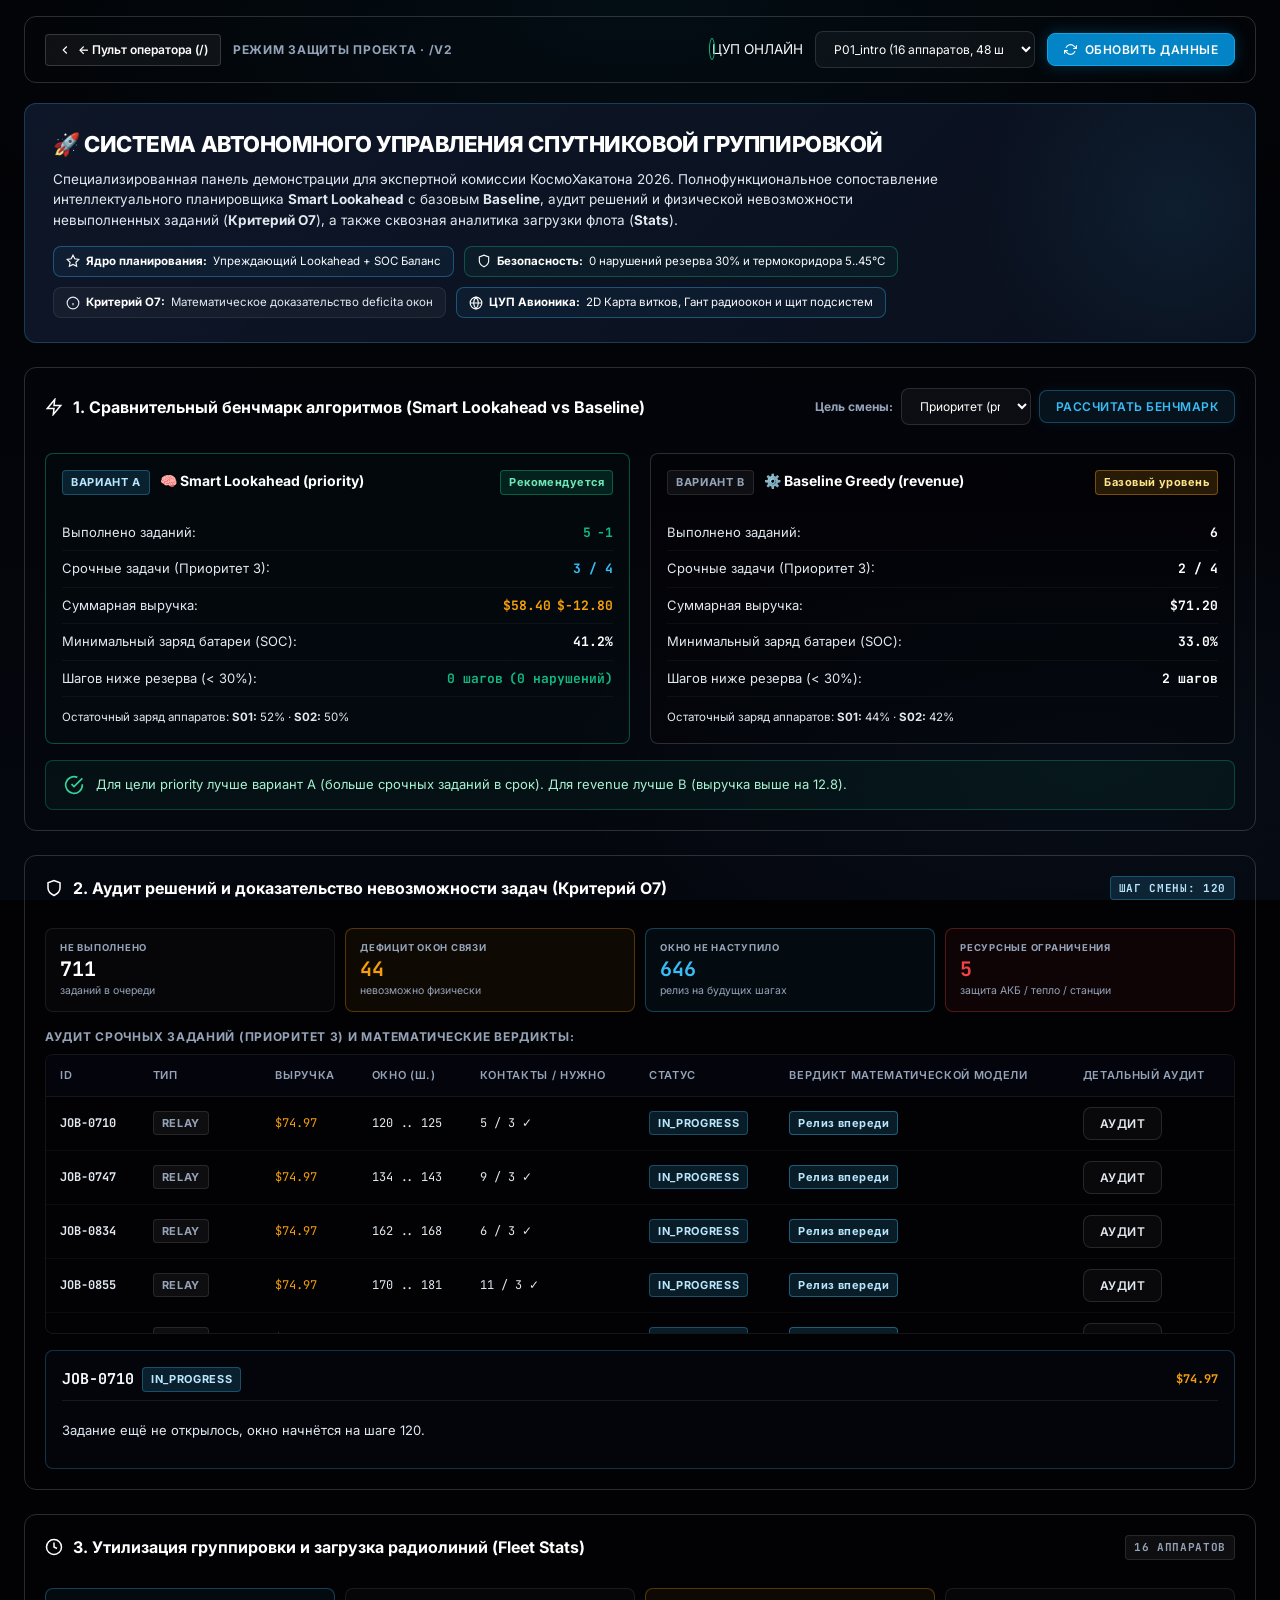
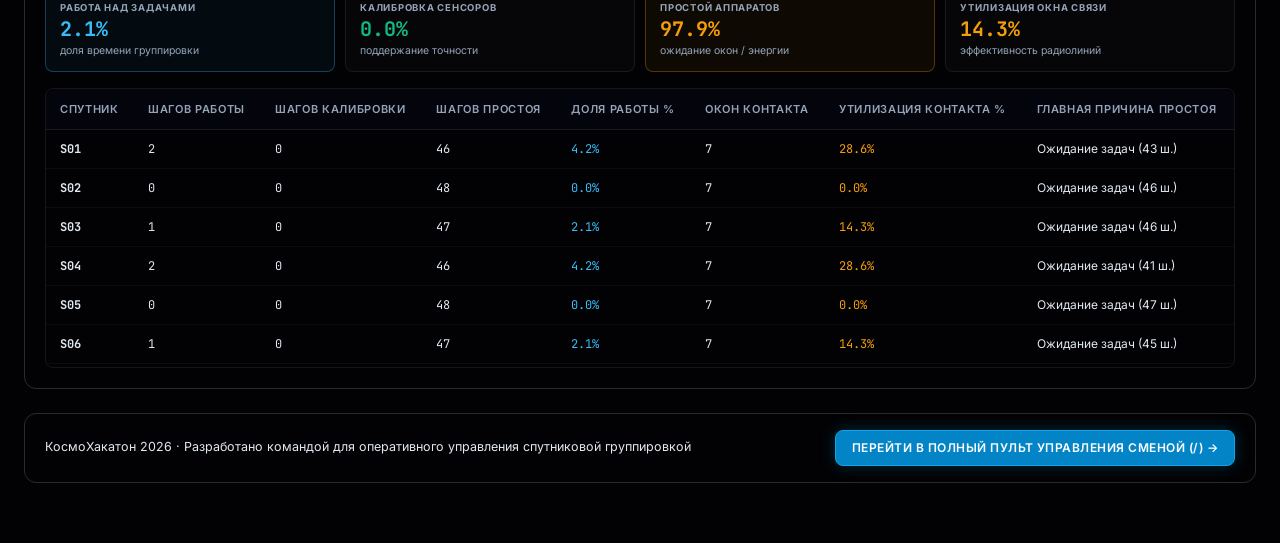
==== commit 36eec383: "feat(ui): overhaul to aerospace mission control standards (2D orbital map, pass gantt, avionics draw" ====
--- a/app/static/v2.html
+++ b/app/static/v2.html
@@ -255,6 +255,10 @@
         <div class="v2-pill">
           <svg style="width:14px;height:14px;" viewBox="0 0 24 24" fill="none" stroke="currentColor" stroke-width="2"><circle cx="12" cy="12" r="10"></circle><line x1="12" y1="16" x2="12" y2="12"></line><line x1="12" y1="8" x2="12.01" y2="8"></line></svg>
           <strong>Критерий О7:</strong> Математическое доказательство deficita окон
+        </div>
+        <div class="v2-pill accent">
+          <svg style="width:14px;height:14px;" viewBox="0 0 24 24" fill="none" stroke="currentColor" stroke-width="2"><circle cx="12" cy="12" r="10"></circle><line x1="2" y1="12" x2="22" y2="12"></line><path d="M12 2a15.3 15.3 0 0 1 4 10 15.3 15.3 0 0 1-4 10 15.3 15.3 0 0 1-4-10 15.3 15.3 0 0 1 4-10z"></path></svg>
+          <strong>ЦУП Авионика:</strong> 2D Карта витков, Гант радиоокон и щит подсистем
         </div>
       </div>
     </section>
--- a/app/static/style.css
+++ b/app/static/style.css
@@ -2282,6 +2282,510 @@
 }
 
 /* ==========================================================================
+   ЭТАЛОННЫЙ ЦУП: 2D КАРТА ОРБИТ, ГАНТ РАДИООКОН И АВИОНИКА
+   ========================================================================== */
+
+/* 1. Интерактивная 2D карта орбит */
+.orbital-map-panel {
+  background: var(--bg-surface);
+  border: 1px solid var(--border-medium);
+  border-radius: var(--radius-md);
+  margin-bottom: 20px;
+  overflow: hidden;
+  position: relative;
+}
+
+.orbital-map-header {
+  display: flex;
+  justify-content: space-between;
+  align-items: center;
+  padding: 12px 18px;
+  background: rgba(11, 23, 44, 0.85);
+  border-bottom: 1px solid var(--border-light);
+  flex-wrap: wrap;
+  gap: 10px;
+}
+
+.map-title-group {
+  display: flex;
+  align-items: center;
+  gap: 8px;
+  font-size: 13px;
+  font-weight: 700;
+  color: #fff;
+  letter-spacing: 0.04em;
+}
+
+.map-status-badges {
+  display: flex;
+  align-items: center;
+  gap: 12px;
+  font-size: 11px;
+}
+
+.map-pip-badge {
+  display: flex;
+  align-items: center;
+  gap: 5px;
+  color: var(--text-secondary);
+}
+
+.map-pip {
+  width: 7px;
+  height: 7px;
+  border-radius: 50%;
+  display: inline-block;
+}
+
+.map-canvas-container {
+  position: relative;
+  width: 100%;
+  background: #050a15;
+  overflow: hidden;
+}
+
+#orbitalMapCanvas {
+  display: block;
+  width: 100%;
+  height: auto;
+}
+
+/* 2. Диаграмма Ганта радиоокон */
+.gantt-panel {
+  background: var(--bg-surface);
+  border: 1px solid var(--border-medium);
+  border-radius: var(--radius-md);
+  margin-bottom: 20px;
+  padding: 16px;
+}
+
+.gantt-wrapper {
+  display: flex;
+  flex-direction: column;
+  gap: 4px;
+}
+
+.gantt-header-row {
+  display: flex;
+  align-items: center;
+  height: 32px;
+  border-bottom: 1px solid var(--border-light);
+  padding-bottom: 4px;
+}
+
+.gantt-label-col {
+  width: 90px;
+  flex-shrink: 0;
+  font-size: 11px;
+  font-weight: 700;
+  color: var(--text-tertiary);
+  display: flex;
+  align-items: center;
+  justify-content: space-between;
+  padding-right: 10px;
+}
+
+.gantt-timeline-track {
+  flex: 1;
+  position: relative;
+  height: 100%;
+}
+
+.gantt-time-tick {
+  position: absolute;
+  top: 0;
+  transform: translateX(-50%);
+  display: flex;
+  flex-direction: column;
+  align-items: center;
+  font-size: 9.5px;
+  color: var(--text-tertiary);
+}
+
+.tick-time {
+  color: var(--text-muted);
+  font-size: 8.5px;
+}
+
+.gantt-needle {
+  position: absolute;
+  top: 0;
+  bottom: -2000px;
+  width: 2px;
+  background: #38bdf8;
+  box-shadow: 0 0 8px rgba(56, 189, 248, 0.8);
+  z-index: 20;
+  pointer-events: none;
+  transform: translateX(-50%);
+}
+
+.needle-flag {
+  position: absolute;
+  top: -18px;
+  left: 50%;
+  transform: translateX(-50%);
+  background: #38bdf8;
+  color: #000;
+  font-size: 9.5px;
+  font-weight: 700;
+  padding: 1px 4px;
+  border-radius: 2px;
+  white-space: nowrap;
+}
+
+.gantt-rows-container {
+  display: flex;
+  flex-direction: column;
+  gap: 3px;
+  max-height: 280px;
+  overflow-y: auto;
+  overflow-x: hidden;
+  padding-right: 4px;
+  position: relative;
+}
+
+.gantt-sat-row {
+  display: flex;
+  align-items: center;
+  height: 22px;
+  border-radius: var(--radius-xs);
+  cursor: pointer;
+  transition: background 0.15s;
+}
+
+.gantt-sat-row:hover {
+  background: rgba(56, 189, 248, 0.06);
+}
+
+.gantt-sat-row.selected {
+  background: rgba(56, 189, 248, 0.12);
+  border-left: 3px solid #38bdf8;
+}
+
+.sat-soc-sub {
+  font-size: 9.5px;
+  font-weight: 600;
+}
+
+.gantt-cells-track {
+  flex: 1;
+  display: grid;
+  grid-template-columns: repeat(auto-fit, minmax(1px, 1fr));
+  height: 100%;
+  gap: 1px;
+}
+
+.gantt-cell {
+  position: relative;
+  height: 100%;
+  border-radius: 1px;
+  transition: opacity 0.1s;
+}
+
+.cell-sun {
+  background: rgba(245, 158, 11, 0.22);
+}
+
+.cell-eclipse {
+  background: rgba(15, 23, 42, 0.7);
+}
+
+.cell-past {
+  opacity: 0.55;
+}
+
+.cell-current {
+  outline: 1.5px solid #38bdf8;
+  z-index: 10;
+}
+
+.contact-pip-downlink {
+  position: absolute;
+  top: 0;
+  left: 0;
+  right: 0;
+  height: 3px;
+  background: #38bdf8;
+  border-radius: 1px;
+}
+
+.contact-pip-relay {
+  position: absolute;
+  bottom: 0;
+  left: 0;
+  right: 0;
+  height: 3px;
+  background: #d946ef;
+  border-radius: 1px;
+}
+
+.gantt-action-pip {
+  position: absolute;
+  inset: 0;
+  display: flex;
+  align-items: center;
+  justify-content: center;
+  font-size: 9px;
+  font-weight: 700;
+}
+
+.pip-job {
+  background: rgba(16, 185, 129, 0.75);
+  color: #fff;
+}
+
+.pip-calib {
+  background: rgba(168, 85, 247, 0.75);
+  color: #fff;
+}
+
+.gantt-legend {
+  display: flex;
+  align-items: center;
+  gap: 14px;
+  margin-top: 12px;
+  padding-top: 10px;
+  border-top: 1px solid var(--border-light);
+  font-size: 11px;
+  color: var(--text-secondary);
+  flex-wrap: wrap;
+}
+
+.legend-item {
+  display: flex;
+  align-items: center;
+  gap: 6px;
+}
+
+.legend-box {
+  width: 12px;
+  height: 10px;
+  border-radius: 2px;
+}
+
+.legend-box.sun { background: rgba(245, 158, 11, 0.5); }
+.legend-box.eclipse { background: rgba(15, 23, 42, 0.9); border: 1px solid rgba(255,255,255,0.1); }
+.legend-pip { width: 8px; height: 8px; border-radius: 2px; }
+.legend-pip.downlink { background: #38bdf8; }
+.legend-pip.relay { background: #d946ef; }
+.legend-pip.job { background: #10b981; }
+.legend-pip.calib { background: #a855f7; }
+
+/* 3. Выдвижной приборный щит авионики (Spacecraft Avionics Drawer) */
+.avionics-drawer {
+  position: fixed;
+  top: 0;
+  right: 0;
+  width: 440px;
+  max-width: 95vw;
+  height: 100vh;
+  background: rgba(6, 10, 20, 0.96);
+  backdrop-filter: blur(24px);
+  -webkit-backdrop-filter: blur(24px);
+  border-left: 1px solid rgba(56, 189, 248, 0.35);
+  box-shadow: -10px 0 40px rgba(0, 0, 0, 0.75);
+  z-index: 1000;
+  display: flex;
+  flex-direction: column;
+  transform: translateX(105%);
+  transition: transform 0.32s cubic-bezier(0.16, 1, 0.3, 1);
+}
+
+.avionics-drawer.open {
+  transform: translateX(0);
+}
+
+.avionics-drawer-header {
+  display: flex;
+  justify-content: space-between;
+  align-items: center;
+  padding: 16px 20px;
+  background: rgba(11, 23, 44, 0.9);
+  border-bottom: 1px solid var(--border-medium);
+}
+
+.avionics-drawer-body {
+  flex: 1;
+  padding: 20px;
+  overflow-y: auto;
+  display: flex;
+  flex-direction: column;
+  gap: 16px;
+}
+
+.hud-subsystem-card {
+  background: rgba(255, 255, 255, 0.02);
+  border: 1px solid var(--border-medium);
+  border-radius: var(--radius-sm);
+  padding: 14px;
+  display: flex;
+  flex-direction: column;
+  gap: 10px;
+}
+
+.hud-card-header {
+  display: flex;
+  justify-content: space-between;
+  align-items: center;
+  border-bottom: 1px solid rgba(255, 255, 255, 0.06);
+  padding-bottom: 8px;
+}
+
+.hud-sys-label {
+  font-family: var(--font-hud);
+  font-size: 11px;
+  font-weight: 700;
+  color: var(--text-tertiary);
+  letter-spacing: 0.06em;
+  text-transform: uppercase;
+  display: flex;
+  align-items: center;
+  gap: 6px;
+}
+
+.hud-power-grid {
+  display: grid;
+  grid-template-columns: 1fr 1fr;
+  gap: 8px;
+}
+
+.power-box {
+  padding: 8px 10px;
+  border-radius: var(--radius-xs);
+  display: flex;
+  flex-direction: column;
+  gap: 2px;
+}
+
+.power-box.sun {
+  background: rgba(245, 158, 11, 0.08);
+  border: 1px solid rgba(245, 158, 11, 0.3);
+}
+
+.power-box.eclipse {
+  background: rgba(15, 23, 42, 0.5);
+  border: 1px solid rgba(255, 255, 255, 0.08);
+}
+
+.power-box.load {
+  background: rgba(56, 189, 248, 0.08);
+  border: 1px solid rgba(56, 189, 248, 0.3);
+}
+
+.power-lbl {
+  font-size: 9.5px;
+  color: var(--text-muted);
+}
+
+.power-val {
+  font-size: 16px;
+  font-weight: 700;
+  color: #fff;
+}
+
+.hud-metric-line {
+  display: flex;
+  justify-content: space-between;
+  font-size: 12px;
+  color: var(--text-secondary);
+}
+
+.hud-sub-specs {
+  font-size: 11px;
+  color: var(--text-tertiary);
+  line-height: 1.4;
+  margin-top: 4px;
+}
+
+.hud-bar-track {
+  width: 100%;
+  height: 6px;
+  background: rgba(255, 255, 255, 0.06);
+  border-radius: 3px;
+  overflow: hidden;
+}
+
+.hud-bar-fill {
+  height: 100%;
+  border-radius: 3px;
+  transition: width 0.3s;
+}
+
+.bg-accent { background: #38bdf8; }
+.bg-success { background: #10b981; }
+.bg-warning { background: #f59e0b; }
+.bg-danger { background: #ef4444; }
+
+/* 4. Хронологический журнал полетов (Flight Director Mission Log) */
+.flight-log-panel {
+  background: var(--bg-surface);
+  border: 1px solid var(--border-medium);
+  border-radius: var(--radius-md);
+  padding: 16px;
+  margin-bottom: 20px;
+}
+
+.flight-log-toolbar {
+  display: flex;
+  justify-content: space-between;
+  align-items: center;
+  margin-bottom: 12px;
+  gap: 10px;
+  flex-wrap: wrap;
+}
+
+.flight-log-stream {
+  max-height: 320px;
+  overflow-y: auto;
+  display: flex;
+  flex-direction: column;
+  gap: 4px;
+  padding-right: 4px;
+}
+
+.flight-log-row {
+  display: grid;
+  grid-template-columns: 140px 110px 1fr;
+  align-items: center;
+  padding: 6px 10px;
+  border-radius: var(--radius-xs);
+  background: rgba(255, 255, 255, 0.02);
+  border: 1px solid rgba(255, 255, 255, 0.04);
+  font-size: 12px;
+}
+
+.flight-log-row.log-lvl-info { border-left: 3px solid #38bdf8; }
+.flight-log-row.log-lvl-success { border-left: 3px solid #10b981; }
+.flight-log-row.log-lvl-warning { border-left: 3px solid #f59e0b; background: rgba(245, 158, 11, 0.04); }
+.flight-log-row.log-lvl-danger { border-left: 3px solid #ef4444; background: rgba(239, 68, 68, 0.06); }
+
+.log-step-tag {
+  color: var(--text-tertiary);
+  font-size: 10.5px;
+  margin-left: 4px;
+}
+
+.log-badge {
+  display: inline-block;
+  padding: 2px 6px;
+  border-radius: 2px;
+  font-size: 10px;
+  font-weight: 700;
+  font-family: var(--font-hud);
+}
+
+.log-eps { background: rgba(245, 158, 11, 0.15); color: #fde68a; border: 1px solid rgba(245, 158, 11, 0.3); }
+.log-tcs { background: rgba(56, 189, 248, 0.15); color: #bae6fd; border: 1px solid rgba(56, 189, 248, 0.3); }
+.log-comms { background: rgba(16, 185, 129, 0.15); color: #a7f3d0; border: 1px solid rgba(16, 185, 129, 0.3); }
+.log-payload { background: rgba(168, 85, 247, 0.15); color: #e9d5ff; border: 1px solid rgba(168, 85, 247, 0.3); }
+.log-outage { background: rgba(239, 68, 68, 0.2); color: #fca5a5; border: 1px solid rgba(239, 68, 68, 0.4); }
+
+.log-msg-col {
+  color: var(--text-secondary);
+  line-height: 1.4;
+}
+
+/* ==========================================================================
    АДАПТИВНОСТЬ И МОБИЛЬНАЯ ЭРГОНОМИКА (RESPONSIVE VIEWPORTS & MOBILE UX)
    ========================================================================== */
 
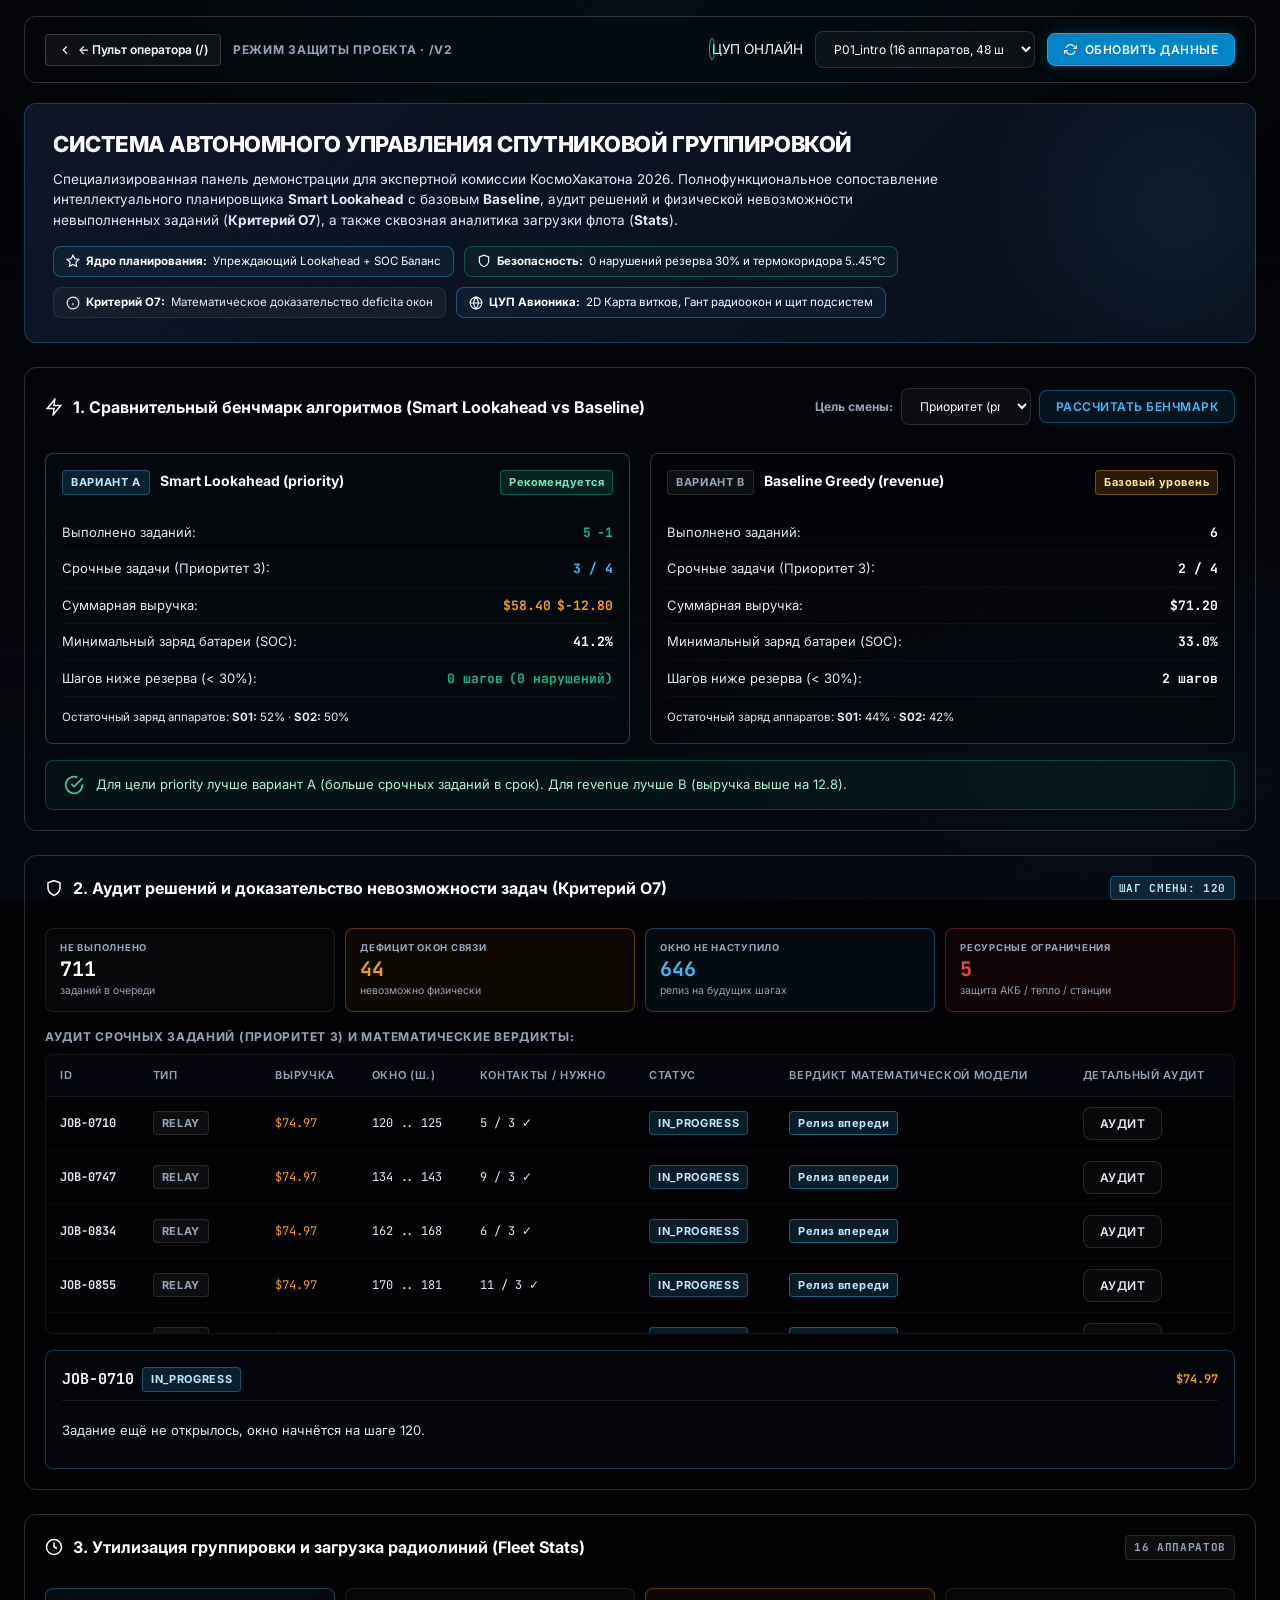
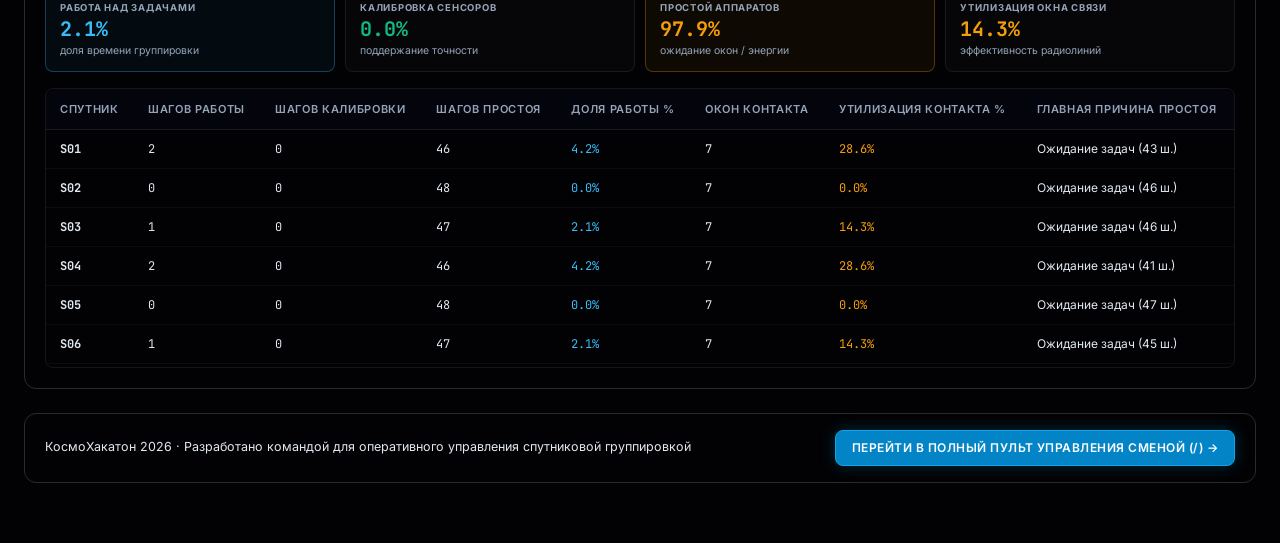
==== commit 8532f98a: "Мердж фронта напарника, убрал эмодзи и CLAUDE.md, починил httpx2 в requirements" ====
--- a/app/static/v2.html
+++ b/app/static/v2.html
@@ -236,7 +236,7 @@
     <!-- ГЛАВНЫЙ БАННЕР ЗАЩИТЫ (HERO) -->
     <section class="v2-hero">
       <div class="v2-hero-title">
-        <span>🚀 СИСТЕМА АВТОНОМНОГО УПРАВЛЕНИЯ СПУТНИКОВОЙ ГРУППИРОВКОЙ</span>
+        <span>СИСТЕМА АВТОНОМНОГО УПРАВЛЕНИЯ СПУТНИКОВОЙ ГРУППИРОВКОЙ</span>
       </div>
       <p class="v2-hero-subtitle">
         Специализированная панель демонстрации для экспертной комиссии КосмоХакатона 2026. 
@@ -286,7 +286,7 @@
           <div class="v2-compare-col-header">
             <div>
               <span class="badge badge-info" style="font-size:11px;">ВАРИАНТ A</span>
-              <strong style="font-size:14px; color:#fff; margin-left:6px;" id="v2ColTitleA">🧠 Smart Lookahead</strong>
+              <strong style="font-size:14px; color:#fff; margin-left:6px;" id="v2ColTitleA">Smart Lookahead</strong>
             </div>
             <span class="audit-badge audit-badge-success">Рекомендуется</span>
           </div>
@@ -320,7 +320,7 @@
           <div class="v2-compare-col-header">
             <div>
               <span class="badge badge-muted" style="font-size:11px;">ВАРИАНТ B</span>
-              <strong style="font-size:14px; color:#fff; margin-left:6px;" id="v2ColTitleB">⚙️ Baseline (Жадный)</strong>
+              <strong style="font-size:14px; color:#fff; margin-left:6px;" id="v2ColTitleB">Baseline (Жадный)</strong>
             </div>
             <span class="audit-badge audit-badge-warn">Базовый уровень</span>
           </div>
@@ -563,8 +563,8 @@
       const sumA = a.summary || {};
       const sumB = b.summary || {};
 
-      document.getElementById('v2ColTitleA').textContent = `🧠 Smart Lookahead (${a.goal || goal})`;
-      document.getElementById('v2ColTitleB').textContent = `⚙️ Baseline Greedy (${b.goal || goal})`;
+      document.getElementById('v2ColTitleA').textContent = `Smart Lookahead (${a.goal || goal})`;
+      document.getElementById('v2ColTitleB').textContent = `Baseline Greedy (${b.goal || goal})`;
 
       const jobsA = sumA.jobs_completed !== undefined ? sumA.jobs_completed : 0;
       const jobsB = sumB.jobs_completed !== undefined ? sumB.jobs_completed : 0;
